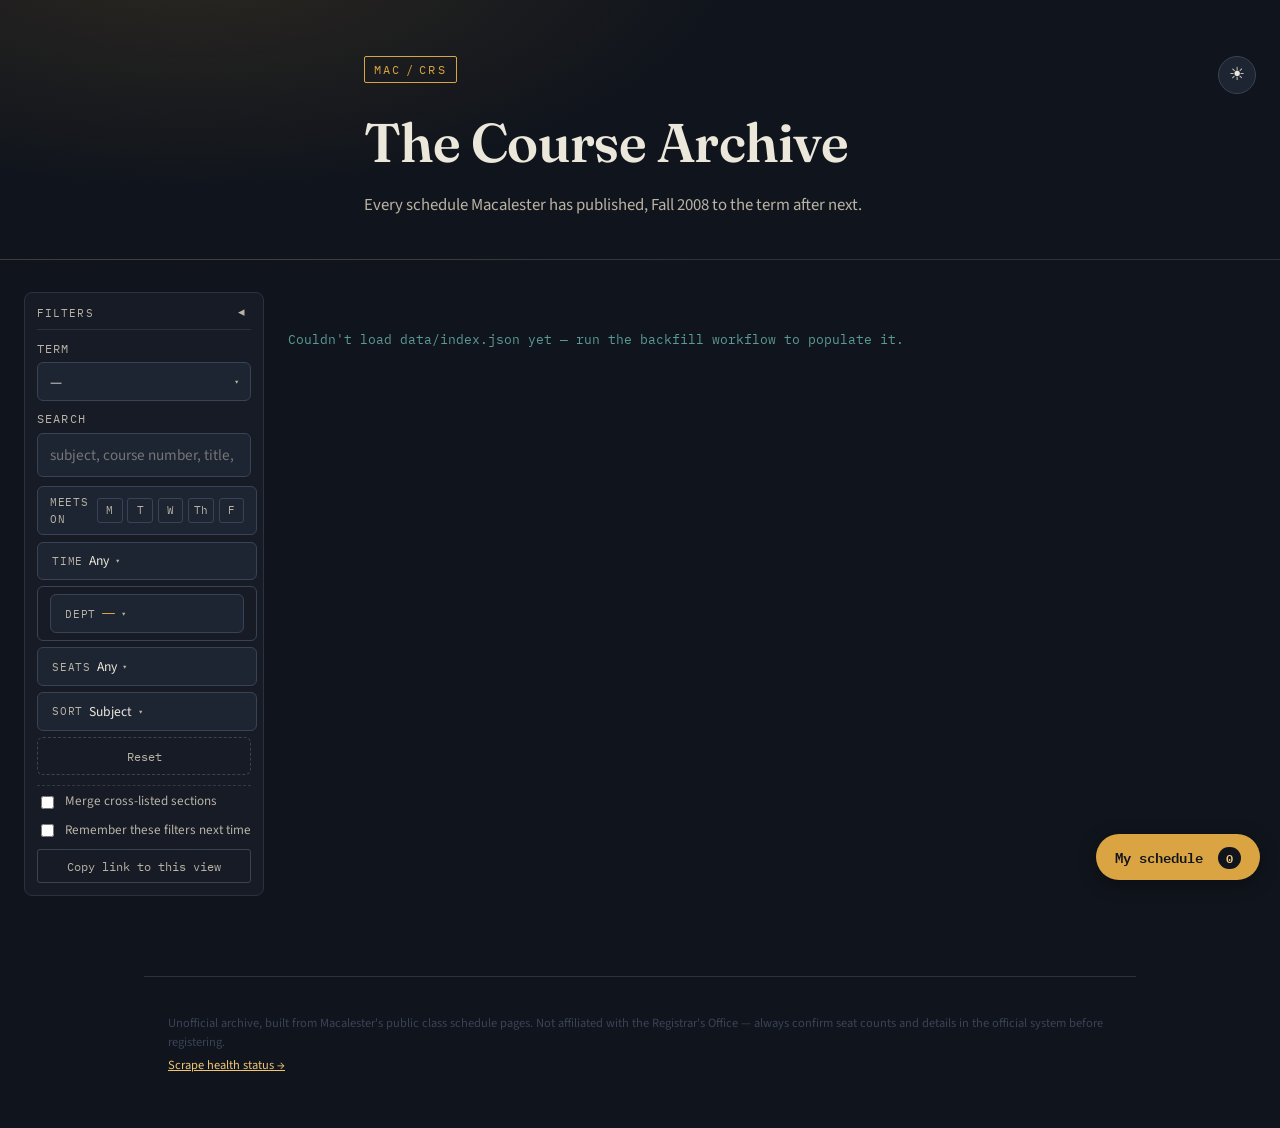
==== webapp/index.html @ d032ad67 "Unify filter control styles in sidebar - filter-select-label (Time/Seats/Sort labels) now uses mono+" ====
<!DOCTYPE html>
<html lang="en">
<head>
<meta charset="UTF-8">
<meta name="viewport" content="width=device-width, initial-scale=1.0">
<title>Mac Course Archive · Macalester Class Schedules, 2008–</title>
<link rel="manifest" href="manifest.json">
<meta name="theme-color" content="#10141c">
<link rel="icon" href="icon.svg" type="image/svg+xml">
<link rel="stylesheet" href="style.css">
</head>
<body>
<a href="#mainContent" class="skip-link">Skip to course results</a>

<header class="site-header">
  <div class="wordmark">
    <span class="wordmark-code">MAC&thinsp;/&thinsp;CRS</span>
    <h1>The Course Archive</h1>
    <p class="tagline">Every schedule Macalester has published, Fall&nbsp;2008 to the term after next.</p>
  </div>
  <button type="button" class="theme-toggle" id="themeToggle" aria-label="Toggle light/dark theme">☀</button>
</header>

<div class="hint-banner" id="hintBanner" hidden>
  <span id="hintText">Tip: click a course to expand it, then add it to your schedule — look for the button bottom-right.</span>
  <button type="button" id="hintDismissBtn" aria-label="Dismiss tip">Got it ✕</button>
</div>

<main id="mainContent">
  <!-- Mobile-only header: term + search move here from sidebar on narrow screens via JS -->
  <div class="primary-row" id="primaryRow"></div>

  <!-- Two-column layout: collapsible filter sidebar + main content -->
  <div class="page-layout" id="pageLayout">

    <aside class="filter-sidebar" id="filterSidebar" aria-label="Filters">
      <div class="sidebar-hd">
        <span class="sidebar-heading">Filters</span>
        <button type="button" class="sidebar-collapse-btn" id="sidebarCollapseBtn" aria-label="Collapse filters">◂</button>
      </div>

      <!-- Term + Search live here on desktop; JS moves them to #primaryRow on mobile -->
      <div class="field field-term term-picker" id="termPicker">
        <span class="field-label">Term <span class="term-freshness" id="termFreshness"></span></span>
        <button type="button" class="term-picker-btn" id="termPickerBtn" aria-haspopup="listbox" aria-expanded="false">
          <span id="termPickerLabel">—</span>
          <span class="caret">▾</span>
        </button>
        <div class="term-picker-panel" id="termPickerPanel" hidden>
          <div class="term-season-tabs" id="termSeasonTabs">
            <button type="button" class="term-season-tab is-active" data-season="all">All</button>
            <button type="button" class="term-season-tab" data-season="fall">Fall</button>
            <button type="button" class="term-season-tab" data-season="spring">Spring</button>
            <button type="button" class="term-season-tab" data-season="january">Jan</button>
            <button type="button" class="term-season-tab" data-season="summer">Summer</button>
          </div>
          <div class="term-list" id="termList"></div>
        </div>
        <select id="termSelect" hidden aria-hidden="true"></select>
      </div>

      <label class="field field-grow" id="searchLabel">
        <span class="field-label">Search</span>
        <input id="searchBox" type="text" placeholder="subject, course number, title, instructor, or CRN…" autocomplete="off">
      </label>

      <div class="filter-toolbar" id="filterToolbar" role="group" aria-label="Filters">
        <div class="filter-control day-filter" role="group" aria-label="Meets on">
          <span class="filter-control-label">Meets on</span>
          <div class="day-checks" id="dayChecks">
            <label><input type="checkbox" value="M"><span>M</span></label>
            <label><input type="checkbox" value="T"><span>T</span></label>
            <label><input type="checkbox" value="W"><span>W</span></label>
            <label><input type="checkbox" value="R"><span>Th</span></label>
            <label><input type="checkbox" value="F"><span>F</span></label>
          </div>
        </div>

        <div class="select-filter" id="timeFilter">
          <button type="button" class="select-filter-btn" id="timeFilterBtn" aria-haspopup="listbox" aria-expanded="false">
            <span class="filter-select-label">Time</span>
            <span id="timeFilterValue">Any</span>
            <span class="caret">▾</span>
          </button>
          <div class="select-filter-panel" id="timeFilterPanel" hidden>
            <button type="button" class="select-filter-option is-selected" data-value="any">Any</button>
            <button type="button" class="select-filter-option" data-value="morning">Morning</button>
            <button type="button" class="select-filter-option" data-value="afternoon">Afternoon</button>
            <button type="button" class="select-filter-option" data-value="evening">Evening</button>
          </div>
          <select id="timeOfDaySelect" hidden aria-hidden="true">
            <option value="any">Any</option>
            <option value="morning">Morning</option>
            <option value="afternoon">Afternoon</option>
            <option value="evening">Evening</option>
          </select>
        </div>

        <div class="filter-control dept-filter" id="deptFilter">
          <button type="button" class="dept-filter-btn" id="deptFilterBtn" aria-haspopup="true" aria-expanded="false">
            <span class="filter-select-label">Dept</span><span id="deptFilterCount"></span> <span class="caret">▾</span>
          </button>
          <div class="dept-filter-panel" id="deptFilterPanel" hidden>
            <div class="dept-filter-panel-head">
              <span id="deptFilterScopeLabel">Filter by department</span>
              <button type="button" id="clearSubjectsBtn" class="link-btn">clear</button>
            </div>
            <input type="text" id="deptSearchInput" class="dept-search-input" placeholder="Search departments…" autocomplete="off">
            <div class="subject-list" id="subjectChipBox">
              <!-- populated by app.js -->
            </div>
          </div>
        </div>

        <div class="select-filter" id="seatsFilter">
          <button type="button" class="select-filter-btn" id="seatsFilterBtn" aria-haspopup="listbox" aria-expanded="false">
            <span class="filter-select-label">Seats</span>
            <span id="seatsFilterValue">Any</span>
            <span class="caret">▾</span>
          </button>
          <div class="select-filter-panel" id="seatsFilterPanel" hidden>
            <button type="button" class="select-filter-option is-selected" data-value="0">Any</button>
            <button type="button" class="select-filter-option" data-value="1">1+</button>
            <button type="button" class="select-filter-option" data-value="3">3+</button>
            <button type="button" class="select-filter-option" data-value="5">5+</button>
          </div>
          <select id="seatsThresholdSelect" hidden aria-hidden="true">
            <option value="0">Any</option>
            <option value="1">1+</option>
            <option value="3">3+</option>
            <option value="5">5+</option>
          </select>
        </div>

        <div class="select-filter" id="sortFilter">
          <button type="button" class="select-filter-btn" id="sortFilterBtn" aria-haspopup="listbox" aria-expanded="false">
            <span class="filter-select-label">Sort</span>
            <span id="sortFilterValue">Subject</span>
            <span class="caret">▾</span>
          </button>
          <div class="select-filter-panel" id="sortFilterPanel" hidden>
            <button type="button" class="select-filter-option is-selected" data-value="default">Subject</button>
            <button type="button" class="select-filter-option" data-value="seats-desc">Most open seats</button>
            <button type="button" class="select-filter-option" data-value="seats-asc">Fewest open seats</button>
            <button type="button" class="select-filter-option" data-value="course-number">Course number</button>
            <button type="button" class="select-filter-option" id="sortTermDesc" data-value="term-desc" hidden>Term (newest first)</button>
            <button type="button" class="select-filter-option" id="sortTermAsc" data-value="term-asc" hidden>Term (oldest first)</button>
          </div>
          <select id="sortSelect" hidden aria-hidden="true">
            <option value="default">Subject</option>
            <option value="seats-desc">Most open seats</option>
            <option value="seats-asc">Fewest open seats</option>
            <option value="course-number">Course number</option>
            <option value="term-desc">Term (newest first)</option>
            <option value="term-asc">Term (oldest first)</option>
          </select>
        </div>

        <button type="button" class="reset-filters-btn" id="resetFiltersBtn">Reset</button>
      </div><!-- /filter-toolbar -->

      <div class="utility-row">
        <label class="field field-checkbox">
          <input type="checkbox" id="mergeCrossListedToggle">
          <span>Merge cross-listed sections</span>
        </label>
        <label class="field field-checkbox">
          <input type="checkbox" id="rememberFiltersToggle">
          <span>Remember these filters next time</span>
        </label>
        <button type="button" class="share-btn" id="shareBtn">Copy link to this view</button>
      </div>
    </aside><!-- /filter-sidebar -->

    <!-- Main content column -->
    <div class="page-main" id="pageMain">
      <button type="button" class="sidebar-open-btn" id="sidebarOpenBtn" hidden aria-label="Show filters">▸ Filters</button>
      <button type="button" class="mobile-filter-trigger" id="mobileFilterTrigger" hidden>
        Filters <span id="mobileFilterCount"></span>
      </button>

      <div class="results-meta">
        <div class="active-filters" id="activeFilters" hidden></div>
        <span class="result-count" id="resultCount" hidden aria-live="polite"></span>
      </div>
      <progress class="load-progress" id="loadProgress" hidden max="100" value="0"></progress>
      <p class="status-line" id="statusLine" aria-live="polite"></p>

      <section class="changes-panel" id="changesPanel" hidden>
        <button type="button" class="changes-toggle" id="changesToggle">
          <span id="changesSummary"></span>
          <span class="course-toggle" aria-hidden="true">＋</span>
        </button>
        <div class="changes-body" id="changesBody" hidden></div>
      </section>

      <section class="results" id="results" aria-label="Course results">
        <!-- populated by app.js -->
      </section>
    </div><!-- /page-main -->

  </div><!-- /page-layout -->

  <!-- On narrow screens, #filterToolbar is moved in here by app.js (matchMedia),
       and #mobileFilterTrigger opens it. On wide screens it stays in the sidebar. -->
  <dialog id="mobileFilterDialog" class="tray-dialog mobile-filter-dialog" aria-labelledby="mobileFilterDialogTitle">
    <div class="dialog-head">
      <h2 id="mobileFilterDialogTitle">Filters</h2>
      <button type="button" class="dialog-close" id="mobileFilterCloseBtn" aria-label="Close">✕</button>
    </div>
    <!-- #filterToolbar gets appended here on mobile -->
  </dialog>
</main>

<footer class="site-footer">
  <p>Unofficial archive, built from Macalester's public class schedule pages. Not affiliated with the Registrar's Office — always confirm seat counts and details in the official system before registering.</p>
  <p id="lastUpdated"></p>
  <p><a href="status.html">Scrape health status →</a></p>
</footer>

<!-- Floating schedule tray toggle -->
<button type="button" class="schedule-fab" id="scheduleFab">
  My schedule <span class="schedule-fab-count" id="scheduleFabCount">0</span>
</button>

<!-- Schedule tray -->
<dialog id="scheduleDialog" class="tray-dialog" aria-labelledby="scheduleDialogTitle">
  <div class="dialog-head">
    <h2 id="scheduleDialogTitle">My schedule</h2>
    <button type="button" class="dialog-close" id="scheduleCloseBtn" aria-label="Close">✕</button>
  </div>
  <div id="scheduleConflicts" class="schedule-conflicts" hidden></div>
  <div id="scheduleList" class="schedule-list"><!-- populated by app.js --></div>
  <div class="dialog-actions">
    <button type="button" class="link-btn" id="printScheduleBtn">Print</button>
    <button type="button" class="link-btn" id="exportCsvBtn">Export as CSV</button>
    <button type="button" class="primary-btn" id="exportIcsBtn">Export as calendar (.ics)</button>
  </div>
</dialog>

<!-- ICS export options -->
<dialog id="exportDialog" class="tray-dialog" aria-labelledby="exportDialogTitle">
  <div class="dialog-head">
    <h2 id="exportDialogTitle">Export to calendar</h2>
    <button type="button" class="dialog-close" id="exportCloseBtn" aria-label="Close">✕</button>
  </div>
  <p class="dialog-hint">We don't scrape exact term start/end dates, so tell us the term's first class day and how many weeks it runs — we'll generate repeating weekly events for that span.</p>
  <label class="field">
    <span class="field-label">First day of classes</span>
    <input type="date" id="termStartInput">
  </label>
  <label class="field">
    <span class="field-label">Number of weeks</span>
    <input type="number" id="termWeeksInput" min="1" max="20" value="14">
  </label>
  <div class="dialog-actions">
    <button type="button" class="primary-btn" id="downloadIcsBtn">Download .ics</button>
  </div>
</dialog>

<!-- Course/instructor history modal -->
<dialog id="historyDialog" class="tray-dialog" aria-labelledby="historyTitle">
  <div class="dialog-head">
    <h2 id="historyTitle">History</h2>
    <button type="button" class="dialog-close" id="historyCloseBtn" aria-label="Close">✕</button>
  </div>
  <p class="status-line" id="historyStatus"></p>
  <div id="historyList" class="history-list"><!-- populated by app.js --></div>
</dialog>

<template id="courseRowTemplate">
  <article class="course">
    <button class="course-summary" type="button">
      <span class="seat-badge"></span>
      <span class="course-code"></span>
      <span class="course-title"></span>
      <span class="course-meta"></span>
      <span class="course-term-tag"></span>
      <span class="course-toggle" aria-hidden="true">＋</span>
    </button>
    <div class="course-detail" hidden>
      <p class="course-description"></p>
      <dl class="course-facts"></dl>
      <div class="course-actions">
        <button type="button" class="link-btn course-history-btn">See every offering of this course →</button>
        <button type="button" class="link-btn course-instructor-btn">See everything this instructor has taught →</button>
        <button type="button" class="link-btn course-trend-btn">Show seat trend →</button>
        <button type="button" class="link-btn course-permalink-btn">Copy link to this course</button>
        <button type="button" class="add-schedule-btn">+ Add to my schedule</button>
      </div>
      <div class="course-trend" hidden></div>
    </div>
  </article>
</template>

<script src="app.js"></script>
</body>
</html>
---- webapp/style.css ----
@import url('https://fonts.googleapis.com/css2?family=Fraunces:opsz,wght@9..144,400;9..144,600;9..144,700&family=IBM+Plex+Mono:wght@400;500;600&family=Source+Sans+3:wght@400;500;600&display=swap');

:root {
  --ink-950: #10141c;
  --ink-900: #161b26;
  --ink-800: #1e2532;
  --ink-700: #2a3242;
  --ink-600: #3a4356;
  --paper: #ece7db;
  --paper-dim: #b9b3a4;
  --amber: #d9a441;
  --amber-bright: #f0c674;
  --teal: #5b9b95;
  --red: #d97f7f;
  --green: #6fbf73;
  --rule: rgba(236, 231, 219, 0.14);

  --font-display: 'Fraunces', Georgia, serif;
  --font-body: 'Source Sans 3', system-ui, sans-serif;
  --font-mono: 'IBM Plex Mono', 'SF Mono', monospace;
}

html[data-theme="light"] {
  --ink-950: #f7f4ec;
  --ink-900: #ffffff;
  --ink-800: #efe9d9;
  --ink-700: #ded5bc;
  --ink-600: #c7bb9c;
  --paper: #201d17;
  --paper-dim: #6e6552;
  --amber: #a8701f;
  --amber-bright: #8a5912;
  --teal: #316f69;
  --red: #a3282c;
  --green: #1e6b23;
  --rule: rgba(32, 29, 23, 0.14);
}

* { box-sizing: border-box; }

/* Any element toggled via el.hidden = true/false in JS must actually hide,
   even if a class rule elsewhere sets `display` on it (author styles beat
   the browser's built-in [hidden]{display:none} rule regardless of
   selector specificity, so without this, elements like the hint banner or
   the active-filter chip row would ignore .hidden entirely). */
[hidden] { display: none !important; }

html { scroll-behavior: smooth; }

body {
  margin: 0;
  background: var(--ink-950);
  color: var(--paper);
  font-family: var(--font-body);
  line-height: 1.5;
  -webkit-font-smoothing: antialiased;
}

a { color: var(--amber-bright); }

/* ---------- header ---------- */

.site-header {
  padding: 3.5rem 1.5rem 2.5rem;
  background:
    radial-gradient(ellipse 900px 400px at 15% -20%, rgba(217,164,65,0.14), transparent 60%),
    var(--ink-950);
  border-bottom: 1px solid var(--rule);
  display: flex;
  justify-content: space-between;
  align-items: start;
  gap: 1rem;
}

.theme-toggle {
  flex: none;
  background: var(--ink-800);
  border: 1px solid var(--ink-600);
  color: var(--paper);
  width: 2.4rem;
  height: 2.4rem;
  border-radius: 50%;
  font-size: 1.1rem;
  cursor: pointer;
  line-height: 1;
}
.theme-toggle:hover { border-color: var(--amber); }

.wordmark { max-width: 62rem; margin: 0 auto; }

.wordmark-code {
  display: inline-block;
  font-family: var(--font-mono);
  font-size: 0.78rem;
  letter-spacing: 0.18em;
  color: var(--amber);
  border: 1px solid var(--amber);
  padding: 0.2rem 0.55rem;
  border-radius: 2px;
  margin-bottom: 1rem;
}

.wordmark h1 {
  font-family: var(--font-display);
  font-weight: 600;
  font-size: clamp(2.1rem, 5vw, 3.4rem);
  margin: 0.2rem 0 0.6rem;
  letter-spacing: -0.01em;
}

.tagline {
  margin: 0;
  color: var(--paper-dim);
  font-size: 1.05rem;
  max-width: 38rem;
}

/* ---------- term picker ---------- */

.term-picker { position: relative; }

.term-picker-btn {
  display: flex;
  align-items: center;
  justify-content: space-between;
  gap: 0.5rem;
  width: 100%;
  background: var(--ink-800);
  border: 1px solid var(--ink-600);
  border-radius: 4px;
  color: var(--paper);
  font-family: var(--font-body);
  font-size: 0.95rem;
  padding: 0.6rem 0.75rem;
  cursor: pointer;
  text-align: left;
}
.term-picker-btn:hover { border-color: var(--amber); }
.term-picker-btn .caret { color: var(--paper-dim); font-size: 0.7rem; flex-shrink: 0; }

.term-picker-panel {
  position: absolute;
  top: calc(100% + 0.3rem);
  left: 0;
  z-index: 40;
  width: 16rem;
  max-height: 28rem;
  background: var(--ink-900);
  border: 1px solid var(--ink-600);
  border-radius: 6px;
  box-shadow: 0 8px 24px rgba(0,0,0,0.4);
  display: flex;
  flex-direction: column;
  overflow: hidden;
}

.term-season-tabs {
  display: flex;
  border-bottom: 1px solid var(--ink-600);
  flex-shrink: 0;
}
.term-season-tab {
  flex: 1;
  background: none;
  border: none;
  border-bottom: 2px solid transparent;
  margin-bottom: -1px;
  color: var(--paper-dim);
  font-family: var(--font-body);
  font-size: 0.75rem;
  padding: 0.5rem 0.2rem;
  cursor: pointer;
}
.term-season-tab:hover { color: var(--paper); }
.term-season-tab.is-active { color: var(--amber-bright); border-bottom-color: var(--amber); }

.term-list { overflow-y: auto; padding: 0.3rem; }

.term-year-group { margin-bottom: 0.1rem; }

.term-year-label {
  font-family: var(--font-mono);
  font-size: 0.68rem;
  letter-spacing: 0.06em;
  text-transform: uppercase;
  color: var(--paper-dim);
  padding: 0.4rem 0.7rem 0.15rem;
}

.term-option {
  display: block;
  width: 100%;
  text-align: left;
  background: none;
  border: none;
  color: var(--paper);
  font-family: var(--font-body);
  font-size: 0.85rem;
  padding: 0.35rem 0.7rem 0.35rem 1.1rem;
  border-radius: 4px;
  cursor: pointer;
  white-space: nowrap;
}
.term-option:hover { background: var(--ink-700); }
.term-option.is-active { color: var(--amber-bright); font-weight: 600; }
.term-divider { border: none; border-top: 1px solid var(--ink-700); margin: 0.3rem 0.3rem; }
.term-option-cross { color: var(--teal); }
.term-option-cross:hover { color: var(--teal); }
.term-option-cross.is-active { color: var(--teal); font-weight: 600; }

/* ---------- layout ---------- */

main {
  max-width: 80rem;
  margin: 0 auto;
  padding: 2rem 1.5rem 5rem;
}

/* ---- primary row: mobile-only; term + search live in sidebar on desktop ---- */

.primary-row {
  display: none; /* hidden on desktop — term+search are in the sidebar */
}

/* ---- two-column layout ---- */

.page-layout {
  display: grid;
  grid-template-columns: 15rem 1fr;
  gap: 1.5rem;
  align-items: start;
}
.page-layout.sidebar-collapsed {
  grid-template-columns: 1fr;
}

/* ---- filter sidebar ---- */

.filter-sidebar {
  position: sticky;
  top: 1rem;
  background: var(--ink-900);
  border: 1px solid var(--ink-700);
  border-radius: 8px;
  padding: 0.75rem;
  display: flex;
  flex-direction: column;
  gap: 0.6rem;
}

.sidebar-hd {
  display: flex;
  align-items: center;
  justify-content: space-between;
  padding-bottom: 0.5rem;
  border-bottom: 1px solid var(--ink-700);
}
.sidebar-heading {
  font-family: var(--font-mono);
  font-size: 0.68rem;
  text-transform: uppercase;
  letter-spacing: 0.1em;
  color: var(--paper-dim);
}
.sidebar-collapse-btn {
  background: none;
  border: none;
  color: var(--paper-dim);
  cursor: pointer;
  padding: 0.1rem 0.35rem;
  font-size: 0.8rem;
  border-radius: 3px;
  line-height: 1;
}
.sidebar-collapse-btn:hover { color: var(--paper); background: var(--ink-700); }

/* Term picker and search box fill the sidebar width */
.filter-sidebar .field { width: 100%; }
.filter-sidebar .field-grow { flex: none; }
.filter-sidebar .field-grow input { width: 100%; box-sizing: border-box; border-radius: 6px; }
.filter-sidebar .term-picker-btn { height: 2.4rem; border-radius: 6px; }
.filter-sidebar .term-picker-panel { width: 14rem; }

/* Filter toolbar vertical layout inside sidebar */
.filter-sidebar .filter-toolbar {
  flex-direction: column;
  align-items: stretch;
  gap: 0.4rem;
}
.filter-sidebar .filter-control {
  height: auto;
  min-height: 2.4rem;
  border-radius: 6px;
  padding: 0.45rem 0.75rem;
}
.filter-sidebar .select-filter-btn {
  width: 100%;
  height: 2.4rem;
  border-radius: 6px;
}
.filter-sidebar .dept-filter {
  border: 1px solid var(--ink-600);
  border-radius: 6px;
}
.filter-sidebar .dept-filter-btn {
  width: 100%;
  height: 2.4rem;
  min-height: 2.4rem;
  border-radius: 6px;
  padding: 0 0.9rem;
}
/* Panels open inline (static) in sidebar — no floated overlay */
.filter-sidebar .select-filter-panel {
  position: static;
  box-shadow: none;
  margin-top: 0.2rem;
  border-radius: 4px;
}
.filter-sidebar .dept-filter-panel {
  position: static;
  width: auto;
  max-width: none;
  box-shadow: none;
  border: none;
  border-radius: 0;
  padding: 0.4rem 0.3rem;
  margin-top: 0;
}
.filter-sidebar .reset-filters-btn {
  margin-left: 0;
  width: 100%;
  text-align: center;
  height: 2.4rem;
  border-radius: 6px;
}

/* Utility row stacks vertically in sidebar */
.filter-sidebar .utility-row {
  flex-direction: column;
  gap: 0.55rem;
  padding-top: 0.4rem;
}
.filter-sidebar .share-btn { margin-left: 0; width: 100%; text-align: center; }

/* ---- sidebar-open button (desktop, sidebar collapsed) ---- */
.sidebar-open-btn {
  background: none;
  border: 1px solid var(--ink-600);
  color: var(--paper-dim);
  font-family: var(--font-mono);
  font-size: 0.75rem;
  padding: 0.4rem 0.75rem;
  border-radius: 4px;
  cursor: pointer;
  margin-bottom: 0.5rem;
  white-space: nowrap;
}
.sidebar-open-btn:hover { color: var(--amber-bright); border-color: var(--amber); }

/* ---- main content column ---- */
.page-main { display: flex; flex-direction: column; gap: 0.4rem; min-width: 0; }

.field {
  display: flex;
  flex-direction: column;
  gap: 0.35rem;
  font-size: 0.85rem;
}

.field-term { min-width: 11rem; }
.field-grow { flex: 1 1 20rem; }

.field-label {
  font-family: var(--font-mono);
  font-size: 0.72rem;
  letter-spacing: 0.1em;
  text-transform: uppercase;
  color: var(--paper-dim);
}

select, input[type="text"] {
  background: var(--ink-800);
  border: 1px solid var(--ink-600);
  color: var(--paper);
  padding: 0.6rem 0.75rem;
  border-radius: 3px;
  font-family: var(--font-body);
  font-size: 0.95rem;
}

select:focus, input:focus {
  outline: 2px solid var(--amber);
  outline-offset: 1px;
}

/* Buttons and links had no explicit keyboard-focus indicator beyond
   whatever the browser's default happens to be, which isn't guaranteed to
   be visible against our custom-colored buttons. :focus-visible (rather
   than :focus) means this only shows for keyboard/screen-reader
   navigation, not for mouse clicks. */
button:focus-visible,
a:focus-visible,
summary:focus-visible,
[tabindex]:focus-visible {
  outline: 2px solid var(--amber);
  outline-offset: 2px;
}

/* Many browsers (especially Chrome/Edge on Windows) render the OPEN
   <option> popup list with a forced white background regardless of any
   dark styling on the closed <select> itself - so the light theme's light
   text color becomes invisible against it. Force a safe, guaranteed-legible
   dark-on-light pairing specifically for options, since we can't reliably
   control whether the browser honors an option background color at all. */
select option {
  background-color: #ffffff;
  color: #14181f;
}

.field-checkbox {
  flex-direction: row;
  align-items: center;
  gap: 0.5rem;
  font-size: 0.88rem;
  color: var(--paper-dim);
}

.field-checkbox input { accent-color: var(--amber); }

/* ---- filter toolbar: one row of consistent-height pill controls ---- */

.filter-toolbar {
  display: flex;
  flex-wrap: wrap;
  align-items: stretch;
  gap: 0.6rem;
}

.filter-control {
  display: flex;
  align-items: center;
  gap: 0.5rem;
  height: 2.5rem;
  padding: 0 0.75rem;
  background: var(--ink-800);
  border: 1px solid var(--ink-600);
  border-radius: 999px;
  font-size: 0.85rem;
  color: var(--paper);
  cursor: default;
}

.filter-control-label {
  font-family: var(--font-mono);
  font-size: 0.68rem;
  letter-spacing: 0.06em;
  text-transform: uppercase;
  color: var(--paper-dim);
}

.filter-control select {
  appearance: none;
  -webkit-appearance: none;
  -moz-appearance: none;
  background: none;
  background-image: url("data:image/svg+xml,%3Csvg xmlns='http://www.w3.org/2000/svg' viewBox='0 0 10 6'%3E%3Cpath fill='%23999' d='M0 0l5 6 5-6z'/%3E%3C/svg%3E");
  background-repeat: no-repeat;
  background-position: right center;
  background-size: 0.55rem;
  border: none;
  color: var(--paper);
  padding: 0 1rem 0 0;
  font-size: 0.85rem;
  cursor: pointer;
}
.filter-control select:focus { outline: none; }

.filter-control input[type="checkbox"] { accent-color: var(--amber); cursor: pointer; }
.filter-control label { display: flex; align-items: center; gap: 0.4rem; cursor: pointer; }

.filter-control-important {
  border-color: var(--teal);
  background: rgba(91, 155, 149, 0.12);
  cursor: pointer;
}

/* day-of-week toggle pills, inline within the toolbar */
.day-filter { gap: 0.55rem; }
.day-checks { display: flex; gap: 0.3rem; }
.day-checks label {
  display: flex;
  align-items: center;
  justify-content: center;
  width: 1.6rem;
  height: 1.6rem;
  border: 1px solid var(--ink-600);
  border-radius: 3px;
  cursor: pointer;
  font-family: var(--font-mono);
  font-size: 0.7rem;
  color: var(--paper-dim);
  position: relative;
  margin: 0;
}
.day-checks input {
  position: absolute;
  inset: 0;
  opacity: 0;
  cursor: pointer;
  margin: 0;
}
.day-checks label:has(input:checked) {
  background: rgba(217, 164, 65, 0.18);
  border-color: var(--amber);
  color: var(--amber-bright);
}

/* Time and Sort custom dropdowns — match the Department button/panel pattern */
.select-filter { position: relative; }
.select-filter-btn {
  height: 2.5rem;
  padding: 0 0.9rem;
  background: var(--ink-800);
  border: 1px solid var(--ink-600);
  border-radius: 999px;
  color: var(--paper);
  font-family: var(--font-body);
  font-size: 0.85rem;
  cursor: pointer;
  display: flex;
  align-items: center;
  gap: 0.4rem;
  white-space: nowrap;
}
.select-filter-btn:hover { border-color: var(--amber); }
.select-filter-btn .caret { font-size: 0.7rem; color: var(--paper-dim); }
.filter-select-label {
  font-family: var(--font-mono);
  font-size: 0.68rem;
  letter-spacing: 0.06em;
  text-transform: uppercase;
  color: var(--paper-dim);
}
.select-filter-panel {
  position: absolute;
  top: calc(100% + 0.4rem);
  left: 0;
  z-index: 30;
  min-width: 11rem;
  background: var(--ink-900);
  border: 1px solid var(--ink-600);
  border-radius: 6px;
  padding: 0.3rem;
  box-shadow: 0 8px 24px rgba(0,0,0,0.4);
}
.select-filter-option {
  display: block;
  width: 100%;
  text-align: left;
  background: none;
  border: none;
  color: var(--paper);
  font-family: var(--font-body);
  font-size: 0.85rem;
  padding: 0.45rem 0.7rem;
  border-radius: 4px;
  cursor: pointer;
  white-space: nowrap;
}
.select-filter-option:hover { background: var(--ink-700); }
.select-filter-option.is-selected { color: var(--amber-bright); font-weight: 600; }

/* department popover */
.dept-filter { position: relative; padding: 0; border: none; background: none; height: auto; }
.dept-filter-btn {
  height: 2.5rem;
  padding: 0 0.9rem;
  background: var(--ink-800);
  border: 1px solid var(--ink-600);
  border-radius: 999px;
  color: var(--paper);
  font-family: var(--font-body);
  font-size: 0.85rem;
  cursor: pointer;
  display: flex;
  align-items: center;
  gap: 0.4rem;
}
.dept-filter-btn:hover { border-color: var(--amber); }
.dept-filter-btn .caret { font-size: 0.7rem; color: var(--paper-dim); }
.dept-filter-btn #deptFilterCount {
  background: var(--amber);
  color: var(--ink-950);
  border-radius: 999px;
  font-family: var(--font-mono);
  font-size: 0.68rem;
  font-weight: 700;
  padding: 0.05rem 0.4rem;
}

.dept-filter-panel {
  position: absolute;
  top: calc(100% + 0.4rem);
  left: 0;
  z-index: 30;
  width: 22rem;
  max-width: 85vw;
  background: var(--ink-900);
  border: 1px solid var(--ink-600);
  border-radius: 6px;
  padding: 0.75rem;
  box-shadow: 0 8px 24px rgba(0,0,0,0.4);
}

.dept-filter-panel-head {
  display: flex;
  justify-content: space-between;
  align-items: center;
  font-family: var(--font-mono);
  font-size: 0.72rem;
  color: var(--paper-dim);
  text-transform: uppercase;
  letter-spacing: 0.06em;
  margin-bottom: 0.5rem;
}

.dept-search-input {
  width: 100%;
  margin-bottom: 0.5rem;
  padding: 0.45rem 0.6rem;
  font-size: 0.82rem;
}

.subject-list {
  display: flex;
  flex-direction: column;
  max-height: 16rem;
  overflow-y: auto;
}

.subject-row {
  display: flex;
  align-items: center;
  gap: 0.5rem;
  padding: 0.35rem 0.3rem;
  border-radius: 3px;
  cursor: pointer;
  font-size: 0.82rem;
}
.subject-row:hover { background: var(--ink-800); }
.subject-row input { accent-color: var(--amber); flex: none; }
.subject-row .subj-code {
  font-family: var(--font-mono);
  font-size: 0.75rem;
  color: var(--amber-bright);
  flex: none;
  width: 3.2rem;
}
.subject-row .subj-name {
  flex: 1;
  color: var(--paper-dim);
  overflow: hidden;
  text-overflow: ellipsis;
  white-space: nowrap;
}
.subject-row.is-selected .subj-name { color: var(--paper); }
.subject-row .subj-count {
  flex: none;
  font-family: var(--font-mono);
  font-size: 0.72rem;
  color: var(--paper-dim);
}
.subject-list-empty {
  color: var(--paper-dim);
  font-size: 0.82rem;
  font-style: italic;
  padding: 0.5rem 0.3rem;
}

/* ---- utility row: secondary, de-emphasized actions ---- */

.utility-row {
  display: flex;
  flex-wrap: wrap;
  align-items: center;
  gap: 1.25rem;
  padding-top: 0.5rem;
  border-top: 1px dashed var(--rule);
}
.utility-row .field-checkbox { font-size: 0.82rem; }

.link-btn {
  background: none;
  border: none;
  color: var(--teal);
  font-family: var(--font-mono);
  font-size: 0.72rem;
  cursor: pointer;
  padding: 0;
  text-decoration: underline;
  text-underline-offset: 2px;
}
.link-btn:hover { color: var(--amber-bright); }

.share-btn {
  margin-left: auto;
  background: none;
  border: 1px solid var(--ink-600);
  color: var(--paper-dim);
  font-family: var(--font-mono);
  font-size: 0.78rem;
  padding: 0.5rem 0.85rem;
  border-radius: 3px;
  cursor: pointer;
}
.share-btn:hover { color: var(--amber-bright); border-color: var(--amber); }
.share-btn.is-copied { color: var(--teal); border-color: var(--teal); }

mark {
  background: rgba(217, 164, 65, 0.32);
  color: var(--amber-bright);
  border-radius: 2px;
  padding: 0 0.05em;
}

.results-meta {
  display: flex;
  align-items: center;
  min-height: 2rem;
}
.result-count {
  margin-left: auto;
  font-family: var(--font-mono);
  font-size: 0.8rem;
  color: var(--paper-dim);
  white-space: nowrap;
}
.status-line {
  margin: 0;
  font-family: var(--font-mono);
  font-size: 0.8rem;
  color: var(--teal);
  min-height: 1.2em;
}

/* ---------- results ---------- */

.results { display: flex; flex-direction: column; }

.subject-heading {
  font-family: var(--font-display);
  font-weight: 600;
  font-size: 1.2rem;
  color: var(--amber-bright);
  margin: 1.75rem 0 0.5rem;
  padding-bottom: 0.35rem;
  border-bottom: 1px solid var(--rule);
}
.subject-heading:first-child { margin-top: 0; }

.course { border-bottom: 1px solid var(--rule); }

.course-summary {
  width: 100%;
  display: grid;
  grid-template-columns: 9rem 1fr auto auto;
  gap: 0.75rem;
  align-items: baseline;
  background: none;
  border: none;
  color: inherit;
  text-align: left;
  padding: 0.7rem 0.25rem;
  cursor: pointer;
  font-family: var(--font-body);
}

.course-summary:hover { background: var(--ink-900); }

.course-code {
  font-family: var(--font-mono);
  font-size: 0.85rem;
  color: var(--amber-bright);
}

.course-title { font-size: 0.98rem; }

.course-meta {
  font-family: var(--font-mono);
  font-size: 0.78rem;
  color: var(--paper-dim);
  white-space: nowrap;
}

.course-term-tag {
  font-family: var(--font-mono);
  font-size: 0.7rem;
  color: var(--teal);
  white-space: nowrap;
  display: none;
}
.results.is-cross-term .course-term-tag { display: inline; }

.course-toggle {
  color: var(--paper-dim);
  font-family: var(--font-mono);
}

.course-detail {
  padding: 0 0.25rem 1.1rem 0.25rem;
}

.course-description {
  color: var(--paper-dim);
  font-size: 0.92rem;
  max-width: 46rem;
  margin: 0 0 0.75rem;
}

.course-facts {
  display: grid;
  grid-template-columns: max-content 1fr;
  gap: 0.3rem 1rem;
  font-size: 0.85rem;
  margin: 0;
}
.course-facts dt { color: var(--paper-dim); font-family: var(--font-mono); font-size: 0.75rem; text-transform: uppercase; letter-spacing: 0.06em; }
.course-facts dd { margin: 0; }
.course-facts a { text-decoration: underline; }

.empty-state {
  padding: 3rem 1rem;
  text-align: center;
  color: var(--paper-dim);
  font-family: var(--font-mono);
  font-size: 0.9rem;
}

/* ---------- footer ---------- */

.site-footer {
  max-width: 62rem;
  margin: 0 auto;
  padding: 2rem 1.5rem 3rem;
  color: var(--ink-600);
  font-size: 0.78rem;
  border-top: 1px solid var(--rule);
}
.site-footer p { margin: 0.3rem 0; }

/* ---------- responsive ---------- */

@media (max-width: 640px) {
  .course-summary {
    grid-template-columns: 1fr auto;
    grid-template-areas:
      "code toggle"
      "title title"
      "meta meta"
      "term term";
    row-gap: 0.2rem;
  }
  .course-code { grid-area: code; }
  .course-toggle { grid-area: toggle; }
  .course-title { grid-area: title; }
  .course-meta { grid-area: meta; }
  .course-term-tag { grid-area: term; }
}

@media (prefers-reduced-motion: reduce) {
  html { scroll-behavior: auto; }
}

/* ---------- changes panel ---------- */

.changes-panel {
  max-width: 62rem;
  margin: 0 auto 1.5rem;
  padding: 0 1.5rem;
}

.changes-toggle {
  width: 100%;
  display: flex;
  justify-content: space-between;
  align-items: center;
  background: var(--ink-900);
  border: 1px solid var(--teal);
  color: var(--teal);
  font-family: var(--font-mono);
  font-size: 0.82rem;
  padding: 0.65rem 1rem;
  border-radius: 3px;
  cursor: pointer;
}

.changes-body {
  padding: 0.9rem 0.25rem 0.4rem;
  font-size: 0.86rem;
}
.changes-body h3 { font-family: var(--font-mono); font-size: 0.75rem; text-transform: uppercase; letter-spacing: 0.06em; color: var(--paper-dim); margin: 0.9rem 0 0.4rem; }
.changes-body ul { margin: 0; padding-left: 1.1rem; }
.changes-body li { margin-bottom: 0.25rem; }
.changes-body .added { color: var(--teal); }
.changes-body .removed { color: var(--red); }

/* ---------- schedule FAB + dialogs ---------- */

.schedule-fab {
  position: fixed;
  right: 1.25rem;
  bottom: 1.25rem;
  z-index: 20;
  background: var(--amber);
  color: var(--ink-950);
  border: none;
  border-radius: 999px;
  padding: 0.7rem 1.2rem;
  font-family: var(--font-mono);
  font-weight: 600;
  font-size: 0.85rem;
  cursor: pointer;
  box-shadow: 0 4px 18px rgba(0,0,0,0.35);
}
.schedule-fab:hover { background: var(--amber-bright); }
.schedule-fab-count {
  display: inline-block;
  margin-left: 0.4rem;
  background: var(--ink-950);
  color: var(--amber-bright);
  border-radius: 999px;
  padding: 0.05rem 0.5rem;
  font-size: 0.75rem;
}

dialog.tray-dialog {
  border: 1px solid var(--ink-600);
  border-radius: 6px;
  background: var(--ink-900);
  color: var(--paper);
  padding: 1.5rem;
  width: min(34rem, 92vw);
  max-height: 82vh;
  overflow-y: auto;
}
dialog.tray-dialog::backdrop { background: rgba(0,0,0,0.6); }

.dialog-head {
  display: flex;
  justify-content: space-between;
  align-items: center;
  margin-bottom: 0.75rem;
}
.dialog-head h2 { font-family: var(--font-display); font-size: 1.3rem; margin: 0; }
.dialog-close {
  background: none;
  border: none;
  color: var(--paper-dim);
  font-size: 1rem;
  cursor: pointer;
}
.dialog-close:hover { color: var(--amber-bright); }

.dialog-hint { color: var(--paper-dim); font-size: 0.85rem; }

.dialog-actions { margin-top: 1.25rem; display: flex; justify-content: flex-end; }

.primary-btn {
  background: var(--amber);
  color: var(--ink-950);
  border: none;
  border-radius: 3px;
  padding: 0.6rem 1.1rem;
  font-family: var(--font-mono);
  font-weight: 600;
  font-size: 0.85rem;
  cursor: pointer;
}
.primary-btn:hover { background: var(--amber-bright); }
.primary-btn:disabled { opacity: 0.5; cursor: not-allowed; }

.schedule-list { display: flex; flex-direction: column; gap: 0.6rem; }
.schedule-item {
  display: flex;
  justify-content: space-between;
  align-items: start;
  gap: 0.75rem;
  border: 1px solid var(--rule);
  border-radius: 4px;
  padding: 0.6rem 0.8rem;
}
.schedule-item-main { font-size: 0.88rem; }
.schedule-item-code { font-family: var(--font-mono); color: var(--amber-bright); display: block; }
.schedule-item-meta { color: var(--paper-dim); font-size: 0.78rem; }
.schedule-item-remove {
  background: none;
  border: none;
  color: var(--paper-dim);
  cursor: pointer;
  font-size: 0.9rem;
}
.schedule-item-remove:hover { color: var(--red); }
.schedule-empty { color: var(--paper-dim); font-size: 0.88rem; font-style: italic; }

/* ---------- course action row ---------- */

.course-actions {
  display: flex;
  flex-wrap: wrap;
  gap: 0.5rem 1.25rem;
  align-items: center;
  margin-top: 0.6rem;
  padding-top: 0.6rem;
  border-top: 1px dashed var(--rule);
}
.add-schedule-btn {
  background: none;
  border: 1px solid var(--teal);
  color: var(--teal);
  font-family: var(--font-mono);
  font-size: 0.75rem;
  padding: 0.3rem 0.7rem;
  border-radius: 3px;
  cursor: pointer;
}
.add-schedule-btn:hover { background: rgba(91,155,149,0.15); }
.add-schedule-btn.is-added { border-color: var(--amber); color: var(--amber-bright); }

/* ---------- history modal ---------- */

.history-list { display: flex; flex-direction: column; gap: 0.5rem; }
.history-row {
  display: grid;
  grid-template-columns: 6.5rem 1fr auto 8rem;
  gap: 0.6rem;
  align-items: center;
  font-size: 0.85rem;
  padding: 0.4rem 0;
  border-bottom: 1px solid var(--rule);
}
.history-row .term { font-family: var(--font-mono); color: var(--amber-bright); }
.history-row .instructor { color: var(--paper-dim); text-align: right; font-size: 0.8rem; }

.history-fill { display: flex; flex-direction: column; gap: 0.2rem; }
.history-fill-track {
  display: block;
  width: 100%;
  height: 5px;
  border-radius: 3px;
  background: var(--ink-700);
  overflow: hidden;
}
.history-fill-bar { display: block; height: 100%; background: var(--teal); }
.history-fill-bar.is-over { background: var(--red); }
.history-fill-label {
  font-family: var(--font-mono);
  font-size: 0.68rem;
  color: var(--paper-dim);
  white-space: nowrap;
}

.history-summary {
  font-size: 0.82rem;
  color: var(--paper-dim);
  font-style: italic;
  margin: 0 0 0.75rem;
  padding-bottom: 0.6rem;
  border-bottom: 1px dashed var(--rule);
}

/* ---------- first-visit hint banner ---------- */

.hint-banner {
  max-width: 62rem;
  margin: 0.9rem auto 0;
  padding: 0.65rem 1.5rem;
  display: flex;
  justify-content: space-between;
  align-items: center;
  gap: 1rem;
  background: rgba(91, 155, 149, 0.12);
  border: 1px solid var(--teal);
  border-radius: 4px;
  color: var(--paper);
  font-size: 0.86rem;
}
.hint-banner button {
  background: none;
  border: none;
  color: var(--teal);
  font-family: var(--font-mono);
  font-size: 0.75rem;
  cursor: pointer;
  white-space: nowrap;
}
.hint-banner button:hover { color: var(--amber-bright); }

/* ---------- term freshness ---------- */

.term-freshness {
  font-family: var(--font-mono);
  font-size: 0.68rem;
  font-style: italic;
  color: var(--paper-dim);
  text-transform: none;
  letter-spacing: normal;
}
.term-freshness:not(:empty)::before { content: "· "; }

/* ---------- active filter chips ---------- */

.active-filters {
  display: flex;
  flex-wrap: wrap;
  gap: 0.4rem;
  align-items: center;
}

.filter-chip {
  display: inline-flex;
  align-items: center;
  gap: 0.35rem;
  font-family: var(--font-mono);
  font-size: 0.74rem;
  background: var(--ink-800);
  border: 1px solid var(--amber);
  color: var(--amber-bright);
  border-radius: 999px;
  padding: 0.25rem 0.5rem 0.25rem 0.7rem;
}
.filter-chip button {
  background: none;
  border: none;
  color: inherit;
  cursor: pointer;
  font-size: 0.85rem;
  line-height: 1;
  padding: 0;
}
.filter-chip button:hover { color: var(--red); }

.filter-chip.clear-all {
  border-style: dashed;
  color: var(--paper-dim);
  border-color: var(--ink-600);
  cursor: pointer;
}
.filter-chip.clear-all:hover { color: var(--amber-bright); border-color: var(--amber); }

/* ---------- loading progress bar ---------- */

.load-progress {
  width: 100%;
  height: 4px;
  border: none;
  border-radius: 2px;
  overflow: hidden;
  accent-color: var(--amber);
  background: var(--ink-800);
}
.load-progress::-webkit-progress-bar { background: var(--ink-800); }
.load-progress::-webkit-progress-value { background: var(--amber); }

/* ---------- seat-status badge ---------- */

.seat-badge {
  display: inline-flex;
  align-items: center;
  justify-content: center;
  min-width: 2.5rem;
  height: 1.5rem;
  padding: 0 0.4rem;
  border-radius: 999px;
  font-family: var(--font-mono);
  font-size: 0.72rem;
  font-weight: 600;
  align-self: center;
  flex: none;
  border: 1px solid transparent;
}
.seat-badge.seat-open { background: rgba(111, 191, 115, 0.18); color: var(--green); border-color: var(--green); }
.seat-badge.seat-low { background: rgba(217, 164, 65, 0.18); color: var(--amber-bright); border-color: var(--amber); }
.seat-badge.seat-full { background: rgba(217, 127, 127, 0.18); color: var(--red); border-color: var(--red); }
.seat-badge.seat-unknown { background: var(--ink-800); color: var(--paper-dim); border-color: var(--ink-600); }

/* extend the summary grid to fit the wider badge column */
.course-summary {
  grid-template-columns: 2.75rem 9rem 1fr auto auto auto;
}

/* ---------- schedule conflicts ---------- */

.schedule-conflicts {
  background: rgba(217, 127, 127, 0.12);
  border: 1px solid var(--red);
  border-radius: 4px;
  padding: 0.6rem 0.8rem;
  margin-bottom: 0.8rem;
  font-size: 0.82rem;
  color: var(--red);
}
.schedule-conflicts p { margin: 0.15rem 0; }

@media (max-width: 640px) {
  .course-summary {
    grid-template-columns: auto 1fr auto;
    grid-template-areas:
      "badge code toggle"
      "title title title"
      "meta meta meta"
      "term term term";
  }
  .seat-badge { grid-area: badge; align-self: center; }
}

.schedule-item.has-conflict {
  border-color: var(--red);
  background: rgba(217, 127, 127, 0.08);
}

/* ---------- seat-count trend chart ---------- */

.trend-chart {
  margin-top: 0.6rem;
  padding: 0.6rem 0.8rem;
  border: 1px solid var(--rule);
  border-radius: 4px;
  background: var(--ink-900);
}
.trend-svg { width: 100%; height: 48px; display: block; }
.trend-line { fill: none; stroke: var(--amber); stroke-width: 1.5; }
.trend-dot { fill: var(--amber-bright); }
.trend-caption {
  margin: 0.4rem 0 0;
  font-family: var(--font-mono);
  font-size: 0.72rem;
  color: var(--paper-dim);
}

/* ---------- print ---------- */

@media print {
  body > *:not(#scheduleDialog) { display: none !important; }
  .schedule-fab { display: none !important; }

  #scheduleDialog[open] {
    position: static !important;
    display: block !important;
    width: 100% !important;
    max-height: none !important;
    max-width: none !important;
    border: none !important;
    box-shadow: none !important;
    padding: 0 !important;
    color: #000 !important;
    background: #fff !important;
  }
  #scheduleDialog::backdrop { display: none !important; }
  #scheduleDialog .dialog-close,
  #scheduleDialog .dialog-actions,
  #scheduleConflicts { display: none !important; }
  #scheduleDialog .schedule-item-remove { display: none !important; }
  #scheduleDialog .schedule-item { border-color: #999 !important; break-inside: avoid; }
  #scheduleDialog .schedule-item-code { color: #000 !important; }
  #scheduleDialog .schedule-item-meta { color: #333 !important; }
}

/* ---------- show more / show all ---------- */

.show-more-wrap {
  display: flex;
  align-items: center;
  gap: 1rem;
  padding: 1.25rem 0.25rem;
}
.show-more-ceiling {
  color: var(--paper-dim);
  font-size: 0.85rem;
  font-family: var(--font-mono);
}

/* ---------- reset filters ---------- */

.reset-filters-btn {
  height: 2.5rem;
  padding: 0 0.9rem;
  background: none;
  border: 1px dashed var(--ink-600);
  border-radius: 999px;
  color: var(--paper-dim);
  font-family: var(--font-mono);
  font-size: 0.78rem;
  cursor: pointer;
}
.reset-filters-btn:hover:not(:disabled) { color: var(--amber-bright); border-color: var(--amber); }
.reset-filters-btn:disabled { display: none; }

/* ---------- zero-result suggestions ---------- */

.empty-state-suggestions {
  display: flex;
  flex-wrap: wrap;
  justify-content: center;
  gap: 0.5rem;
  margin-top: 0.85rem;
}
.suggestion-btn {
  background: var(--ink-800);
  border: 1px solid var(--teal);
  color: var(--teal);
  font-family: var(--font-mono);
  font-size: 0.78rem;
  padding: 0.45rem 0.8rem;
  border-radius: 999px;
  cursor: pointer;
}
.suggestion-btn:hover { color: var(--amber-bright); border-color: var(--amber); }

/* ---------- mobile filter trigger + dialog ---------- */

.mobile-filter-trigger {
  display: none;
  align-self: flex-start;
  height: 2.5rem;
  padding: 0 1rem;
  background: var(--ink-800);
  border: 1px solid var(--ink-600);
  border-radius: 999px;
  color: var(--paper);
  font-family: var(--font-mono);
  font-size: 0.85rem;
  cursor: pointer;
}
.mobile-filter-trigger #mobileFilterCount {
  background: var(--amber);
  color: var(--ink-950);
  border-radius: 999px;
  font-size: 0.68rem;
  font-weight: 700;
  padding: 0.05rem 0.4rem;
  margin-left: 0.3rem;
}

.mobile-filter-dialog .filter-toolbar {
  flex-direction: column;
  align-items: stretch;
}
.mobile-filter-dialog .filter-control { justify-content: space-between; }
.mobile-filter-dialog .dept-filter-panel {
  position: static;
  width: auto;
  max-width: none;
  box-shadow: none;
  margin-top: 0.5rem;
}
.mobile-filter-dialog .reset-filters-btn { margin-left: 0; align-self: stretch; }

@media (max-width: 720px) {
  main { padding: 1.5rem 1rem 5rem; }
  /* Show primary-row (term + search moved here from sidebar by JS) */
  .primary-row {
    display: flex;
    flex-wrap: wrap;
    gap: 1.25rem;
    align-items: end;
    margin-bottom: 1rem;
  }
  /* Collapse to single column; sidebar is hidden — app.js moves the
     filter toolbar into #mobileFilterDialog instead. */
  .page-layout { grid-template-columns: 1fr; }
  .filter-sidebar { display: none; }
  /* Keep sidebar-open-btn off even if JS un-hides it (mobile uses mobile-filter-trigger instead). */
  .sidebar-open-btn { display: none !important; }
  /* Term + search fill the width in primary-row on mobile */
  .primary-row .field-term { min-width: 10rem; }
  .primary-row .field-grow { flex: 1 1 14rem; }
  .primary-row .term-picker-panel { width: 15rem; }
}

/* ---------- skip link ---------- */

.skip-link {
  position: absolute;
  left: -9999px;
  top: 0;
  background: var(--amber);
  color: var(--ink-950);
  padding: 0.65rem 1.1rem;
  z-index: 200;
  font-family: var(--font-mono);
  font-weight: 700;
  font-size: 0.85rem;
  border-radius: 0 0 4px 0;
  text-decoration: none;
}
.skip-link:focus {
  left: 0;
}
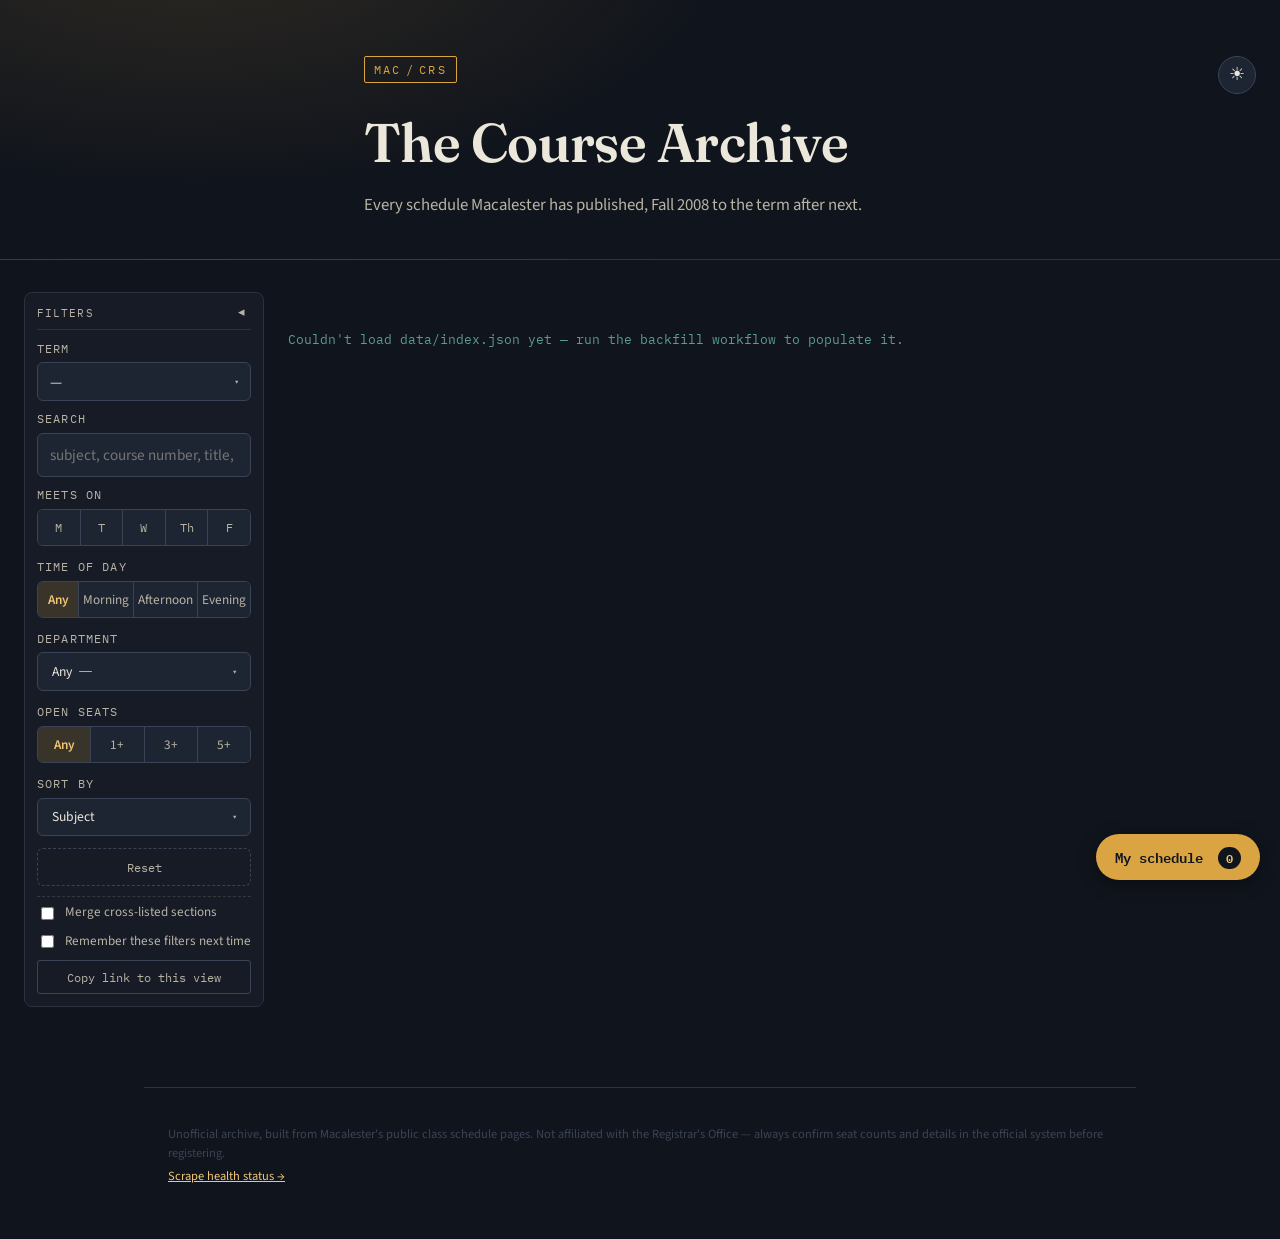
==== commit 0405c1c2: "Consistent filter layout: labeled fields + inline segmented controls All filter controls now follow " ====
--- a/webapp/index.html
+++ b/webapp/index.html
@@ -65,8 +65,9 @@
       </label>
 
       <div class="filter-toolbar" id="filterToolbar" role="group" aria-label="Filters">
-        <div class="filter-control day-filter" role="group" aria-label="Meets on">
-          <span class="filter-control-label">Meets on</span>
+
+        <div class="filter-field">
+          <span class="field-label">Meets on</span>
           <div class="day-checks" id="dayChecks">
             <label><input type="checkbox" value="M"><span>M</span></label>
             <label><input type="checkbox" value="T"><span>T</span></label>
@@ -76,17 +77,13 @@
           </div>
         </div>
 
-        <div class="select-filter" id="timeFilter">
-          <button type="button" class="select-filter-btn" id="timeFilterBtn" aria-haspopup="listbox" aria-expanded="false">
-            <span class="filter-select-label">Time</span>
-            <span id="timeFilterValue">Any</span>
-            <span class="caret">▾</span>
-          </button>
-          <div class="select-filter-panel" id="timeFilterPanel" hidden>
-            <button type="button" class="select-filter-option is-selected" data-value="any">Any</button>
-            <button type="button" class="select-filter-option" data-value="morning">Morning</button>
-            <button type="button" class="select-filter-option" data-value="afternoon">Afternoon</button>
-            <button type="button" class="select-filter-option" data-value="evening">Evening</button>
+        <div class="filter-field">
+          <span class="field-label">Time of day</span>
+          <div class="filter-btn-group" id="timeFilter" role="group">
+            <button type="button" class="filter-btn-opt is-selected" data-value="any">Any</button>
+            <button type="button" class="filter-btn-opt" data-value="morning">Morning</button>
+            <button type="button" class="filter-btn-opt" data-value="afternoon">Afternoon</button>
+            <button type="button" class="filter-btn-opt" data-value="evening">Evening</button>
           </div>
           <select id="timeOfDaySelect" hidden aria-hidden="true">
             <option value="any">Any</option>
@@ -96,33 +93,32 @@
           </select>
         </div>
 
-        <div class="filter-control dept-filter" id="deptFilter">
-          <button type="button" class="dept-filter-btn" id="deptFilterBtn" aria-haspopup="true" aria-expanded="false">
-            <span class="filter-select-label">Dept</span><span id="deptFilterCount"></span> <span class="caret">▾</span>
-          </button>
-          <div class="dept-filter-panel" id="deptFilterPanel" hidden>
-            <div class="dept-filter-panel-head">
-              <span id="deptFilterScopeLabel">Filter by department</span>
-              <button type="button" id="clearSubjectsBtn" class="link-btn">clear</button>
+        <div class="filter-field">
+          <span class="field-label">Department</span>
+          <div class="dept-filter" id="deptFilter">
+            <button type="button" class="dept-filter-btn" id="deptFilterBtn" aria-haspopup="true" aria-expanded="false">
+              <span class="dept-filter-default">Any</span><span id="deptFilterCount"></span> <span class="caret">▾</span>
+            </button>
+            <div class="dept-filter-panel" id="deptFilterPanel" hidden>
+              <div class="dept-filter-panel-head">
+                <span id="deptFilterScopeLabel">Filter by department</span>
+                <button type="button" id="clearSubjectsBtn" class="link-btn">clear</button>
+              </div>
+              <input type="text" id="deptSearchInput" class="dept-search-input" placeholder="Search departments…" autocomplete="off">
+              <div class="subject-list" id="subjectChipBox">
+                <!-- populated by app.js -->
+              </div>
             </div>
-            <input type="text" id="deptSearchInput" class="dept-search-input" placeholder="Search departments…" autocomplete="off">
-            <div class="subject-list" id="subjectChipBox">
-              <!-- populated by app.js -->
-            </div>
-          </div>
-        </div>
-
-        <div class="select-filter" id="seatsFilter">
-          <button type="button" class="select-filter-btn" id="seatsFilterBtn" aria-haspopup="listbox" aria-expanded="false">
-            <span class="filter-select-label">Seats</span>
-            <span id="seatsFilterValue">Any</span>
-            <span class="caret">▾</span>
-          </button>
-          <div class="select-filter-panel" id="seatsFilterPanel" hidden>
-            <button type="button" class="select-filter-option is-selected" data-value="0">Any</button>
-            <button type="button" class="select-filter-option" data-value="1">1+</button>
-            <button type="button" class="select-filter-option" data-value="3">3+</button>
-            <button type="button" class="select-filter-option" data-value="5">5+</button>
+          </div>
+        </div>
+
+        <div class="filter-field">
+          <span class="field-label">Open seats</span>
+          <div class="filter-btn-group" id="seatsFilter" role="group">
+            <button type="button" class="filter-btn-opt is-selected" data-value="0">Any</button>
+            <button type="button" class="filter-btn-opt" data-value="1">1+</button>
+            <button type="button" class="filter-btn-opt" data-value="3">3+</button>
+            <button type="button" class="filter-btn-opt" data-value="5">5+</button>
           </div>
           <select id="seatsThresholdSelect" hidden aria-hidden="true">
             <option value="0">Any</option>
@@ -132,28 +128,30 @@
           </select>
         </div>
 
-        <div class="select-filter" id="sortFilter">
-          <button type="button" class="select-filter-btn" id="sortFilterBtn" aria-haspopup="listbox" aria-expanded="false">
-            <span class="filter-select-label">Sort</span>
-            <span id="sortFilterValue">Subject</span>
-            <span class="caret">▾</span>
-          </button>
-          <div class="select-filter-panel" id="sortFilterPanel" hidden>
-            <button type="button" class="select-filter-option is-selected" data-value="default">Subject</button>
-            <button type="button" class="select-filter-option" data-value="seats-desc">Most open seats</button>
-            <button type="button" class="select-filter-option" data-value="seats-asc">Fewest open seats</button>
-            <button type="button" class="select-filter-option" data-value="course-number">Course number</button>
-            <button type="button" class="select-filter-option" id="sortTermDesc" data-value="term-desc" hidden>Term (newest first)</button>
-            <button type="button" class="select-filter-option" id="sortTermAsc" data-value="term-asc" hidden>Term (oldest first)</button>
-          </div>
-          <select id="sortSelect" hidden aria-hidden="true">
-            <option value="default">Subject</option>
-            <option value="seats-desc">Most open seats</option>
-            <option value="seats-asc">Fewest open seats</option>
-            <option value="course-number">Course number</option>
-            <option value="term-desc">Term (newest first)</option>
-            <option value="term-asc">Term (oldest first)</option>
-          </select>
+        <div class="filter-field">
+          <span class="field-label">Sort by</span>
+          <div class="select-filter" id="sortFilter">
+            <button type="button" class="select-filter-btn" id="sortFilterBtn" aria-haspopup="listbox" aria-expanded="false">
+              <span id="sortFilterValue">Subject</span>
+              <span class="caret">▾</span>
+            </button>
+            <div class="select-filter-panel" id="sortFilterPanel" hidden>
+              <button type="button" class="select-filter-option is-selected" data-value="default">Subject</button>
+              <button type="button" class="select-filter-option" data-value="seats-desc">Most open seats</button>
+              <button type="button" class="select-filter-option" data-value="seats-asc">Fewest open seats</button>
+              <button type="button" class="select-filter-option" data-value="course-number">Course number</button>
+              <button type="button" class="select-filter-option" id="sortTermDesc" data-value="term-desc" hidden>Term (newest first)</button>
+              <button type="button" class="select-filter-option" id="sortTermAsc" data-value="term-asc" hidden>Term (oldest first)</button>
+            </div>
+            <select id="sortSelect" hidden aria-hidden="true">
+              <option value="default">Subject</option>
+              <option value="seats-desc">Most open seats</option>
+              <option value="seats-asc">Fewest open seats</option>
+              <option value="course-number">Course number</option>
+              <option value="term-desc">Term (newest first)</option>
+              <option value="term-asc">Term (oldest first)</option>
+            </select>
+          </div>
         </div>
 
         <button type="button" class="reset-filters-btn" id="resetFiltersBtn">Reset</button>
--- a/webapp/style.css
+++ b/webapp/style.css
@@ -281,35 +281,7 @@
 .filter-sidebar .term-picker-btn { height: 2.4rem; border-radius: 6px; }
 .filter-sidebar .term-picker-panel { width: 14rem; }
 
-/* Filter toolbar vertical layout inside sidebar */
-.filter-sidebar .filter-toolbar {
-  flex-direction: column;
-  align-items: stretch;
-  gap: 0.4rem;
-}
-.filter-sidebar .filter-control {
-  height: auto;
-  min-height: 2.4rem;
-  border-radius: 6px;
-  padding: 0.45rem 0.75rem;
-}
-.filter-sidebar .select-filter-btn {
-  width: 100%;
-  height: 2.4rem;
-  border-radius: 6px;
-}
-.filter-sidebar .dept-filter {
-  border: 1px solid var(--ink-600);
-  border-radius: 6px;
-}
-.filter-sidebar .dept-filter-btn {
-  width: 100%;
-  height: 2.4rem;
-  min-height: 2.4rem;
-  border-radius: 6px;
-  padding: 0 0.9rem;
-}
-/* Panels open inline (static) in sidebar — no floated overlay */
+/* Sort panel opens inline in sidebar instead of as a floating overlay */
 .filter-sidebar .select-filter-panel {
   position: static;
   box-shadow: none;
@@ -327,11 +299,11 @@
   margin-top: 0;
 }
 .filter-sidebar .reset-filters-btn {
-  margin-left: 0;
   width: 100%;
   text-align: center;
   height: 2.4rem;
   border-radius: 6px;
+  margin-left: 0;
 }
 
 /* Utility row stacks vertically in sidebar */
@@ -427,81 +399,76 @@
 
 .field-checkbox input { accent-color: var(--amber); }
 
-/* ---- filter toolbar: one row of consistent-height pill controls ---- */
+/* ---- filter toolbar: vertical column of labeled filter fields ---- */
 
 .filter-toolbar {
   display: flex;
-  flex-wrap: wrap;
-  align-items: stretch;
-  gap: 0.6rem;
-}
-
-.filter-control {
-  display: flex;
-  align-items: center;
-  gap: 0.5rem;
-  height: 2.5rem;
-  padding: 0 0.75rem;
+  flex-direction: column;
+  gap: 0.75rem;
+}
+
+/* Each filter: label on top, control below — same pattern as Term and Search */
+.filter-field {
+  display: flex;
+  flex-direction: column;
+  gap: 0.35rem;
+}
+
+/* ---- inline segmented button groups (Time of day, Open seats) ---- */
+
+.filter-btn-group {
+  display: flex;
+  border: 1px solid var(--ink-600);
+  border-radius: 6px;
+  overflow: hidden;
+}
+
+.filter-btn-opt {
+  flex: 1;
   background: var(--ink-800);
+  border: none;
+  border-right: 1px solid var(--ink-600);
+  color: var(--paper-dim);
+  font-family: var(--font-body);
+  font-size: 0.83rem;
+  padding: 0.5rem 0.25rem;
+  cursor: pointer;
+  white-space: nowrap;
+  text-align: center;
+}
+.filter-btn-opt:last-child { border-right: none; }
+.filter-btn-opt:hover { background: var(--ink-700); color: var(--paper); }
+.filter-btn-opt.is-selected {
+  background: rgba(217, 164, 65, 0.18);
+  color: var(--amber-bright);
+  font-weight: 600;
+}
+
+/* ---- day-of-week toggle — segmented control matching filter-btn-group ---- */
+
+.day-checks {
+  display: flex;
   border: 1px solid var(--ink-600);
-  border-radius: 999px;
-  font-size: 0.85rem;
-  color: var(--paper);
-  cursor: default;
-}
-
-.filter-control-label {
-  font-family: var(--font-mono);
-  font-size: 0.68rem;
-  letter-spacing: 0.06em;
-  text-transform: uppercase;
-  color: var(--paper-dim);
-}
-
-.filter-control select {
-  appearance: none;
-  -webkit-appearance: none;
-  -moz-appearance: none;
-  background: none;
-  background-image: url("data:image/svg+xml,%3Csvg xmlns='http://www.w3.org/2000/svg' viewBox='0 0 10 6'%3E%3Cpath fill='%23999' d='M0 0l5 6 5-6z'/%3E%3C/svg%3E");
-  background-repeat: no-repeat;
-  background-position: right center;
-  background-size: 0.55rem;
-  border: none;
-  color: var(--paper);
-  padding: 0 1rem 0 0;
-  font-size: 0.85rem;
-  cursor: pointer;
-}
-.filter-control select:focus { outline: none; }
-
-.filter-control input[type="checkbox"] { accent-color: var(--amber); cursor: pointer; }
-.filter-control label { display: flex; align-items: center; gap: 0.4rem; cursor: pointer; }
-
-.filter-control-important {
-  border-color: var(--teal);
-  background: rgba(91, 155, 149, 0.12);
-  cursor: pointer;
-}
-
-/* day-of-week toggle pills, inline within the toolbar */
-.day-filter { gap: 0.55rem; }
-.day-checks { display: flex; gap: 0.3rem; }
+  border-radius: 6px;
+  overflow: hidden;
+}
 .day-checks label {
+  flex: 1;
   display: flex;
   align-items: center;
   justify-content: center;
-  width: 1.6rem;
-  height: 1.6rem;
-  border: 1px solid var(--ink-600);
-  border-radius: 3px;
-  cursor: pointer;
-  font-family: var(--font-mono);
-  font-size: 0.7rem;
+  padding: 0.5rem 0.2rem;
+  border-right: 1px solid var(--ink-600);
+  background: var(--ink-800);
+  cursor: pointer;
+  font-family: var(--font-mono);
+  font-size: 0.78rem;
   color: var(--paper-dim);
   position: relative;
   margin: 0;
 }
+.day-checks label:last-child { border-right: none; }
+.day-checks label:hover { background: var(--ink-700); color: var(--paper); }
 .day-checks input {
   position: absolute;
   inset: 0;
@@ -511,18 +478,18 @@
 }
 .day-checks label:has(input:checked) {
   background: rgba(217, 164, 65, 0.18);
-  border-color: var(--amber);
   color: var(--amber-bright);
 }
 
-/* Time and Sort custom dropdowns — match the Department button/panel pattern */
+/* Sort custom dropdown */
 .select-filter { position: relative; }
 .select-filter-btn {
-  height: 2.5rem;
+  width: 100%;
+  height: 2.4rem;
   padding: 0 0.9rem;
   background: var(--ink-800);
   border: 1px solid var(--ink-600);
-  border-radius: 999px;
+  border-radius: 6px;
   color: var(--paper);
   font-family: var(--font-body);
   font-size: 0.85rem;
@@ -533,14 +500,7 @@
   white-space: nowrap;
 }
 .select-filter-btn:hover { border-color: var(--amber); }
-.select-filter-btn .caret { font-size: 0.7rem; color: var(--paper-dim); }
-.filter-select-label {
-  font-family: var(--font-mono);
-  font-size: 0.68rem;
-  letter-spacing: 0.06em;
-  text-transform: uppercase;
-  color: var(--paper-dim);
-}
+.select-filter-btn .caret { font-size: 0.7rem; color: var(--paper-dim); margin-left: auto; }
 .select-filter-panel {
   position: absolute;
   top: calc(100% + 0.4rem);
@@ -571,13 +531,14 @@
 .select-filter-option.is-selected { color: var(--amber-bright); font-weight: 600; }
 
 /* department popover */
-.dept-filter { position: relative; padding: 0; border: none; background: none; height: auto; }
+.dept-filter { position: relative; }
 .dept-filter-btn {
-  height: 2.5rem;
+  width: 100%;
+  height: 2.4rem;
   padding: 0 0.9rem;
   background: var(--ink-800);
   border: 1px solid var(--ink-600);
-  border-radius: 999px;
+  border-radius: 6px;
   color: var(--paper);
   font-family: var(--font-body);
   font-size: 0.85rem;
@@ -587,7 +548,7 @@
   gap: 0.4rem;
 }
 .dept-filter-btn:hover { border-color: var(--amber); }
-.dept-filter-btn .caret { font-size: 0.7rem; color: var(--paper-dim); }
+.dept-filter-btn .caret { font-size: 0.7rem; color: var(--paper-dim); margin-left: auto; }
 .dept-filter-btn #deptFilterCount {
   background: var(--amber);
   color: var(--ink-950);
@@ -597,6 +558,8 @@
   font-weight: 700;
   padding: 0.05rem 0.4rem;
 }
+/* Hide "Any" label when a dept count badge is shown */
+.dept-filter-btn:has(#deptFilterCount:not(:empty)) .dept-filter-default { display: none; }
 
 .dept-filter-panel {
   position: absolute;
@@ -1341,19 +1304,15 @@
   margin-left: 0.3rem;
 }
 
-.mobile-filter-dialog .filter-toolbar {
-  flex-direction: column;
-  align-items: stretch;
-}
-.mobile-filter-dialog .filter-control { justify-content: space-between; }
 .mobile-filter-dialog .dept-filter-panel {
   position: static;
   width: auto;
   max-width: none;
   box-shadow: none;
-  margin-top: 0.5rem;
-}
-.mobile-filter-dialog .reset-filters-btn { margin-left: 0; align-self: stretch; }
+  border: none;
+  margin-top: 0.4rem;
+}
+.mobile-filter-dialog .reset-filters-btn { width: 100%; }
 
 @media (max-width: 720px) {
   main { padding: 1.5rem 1rem 5rem; }
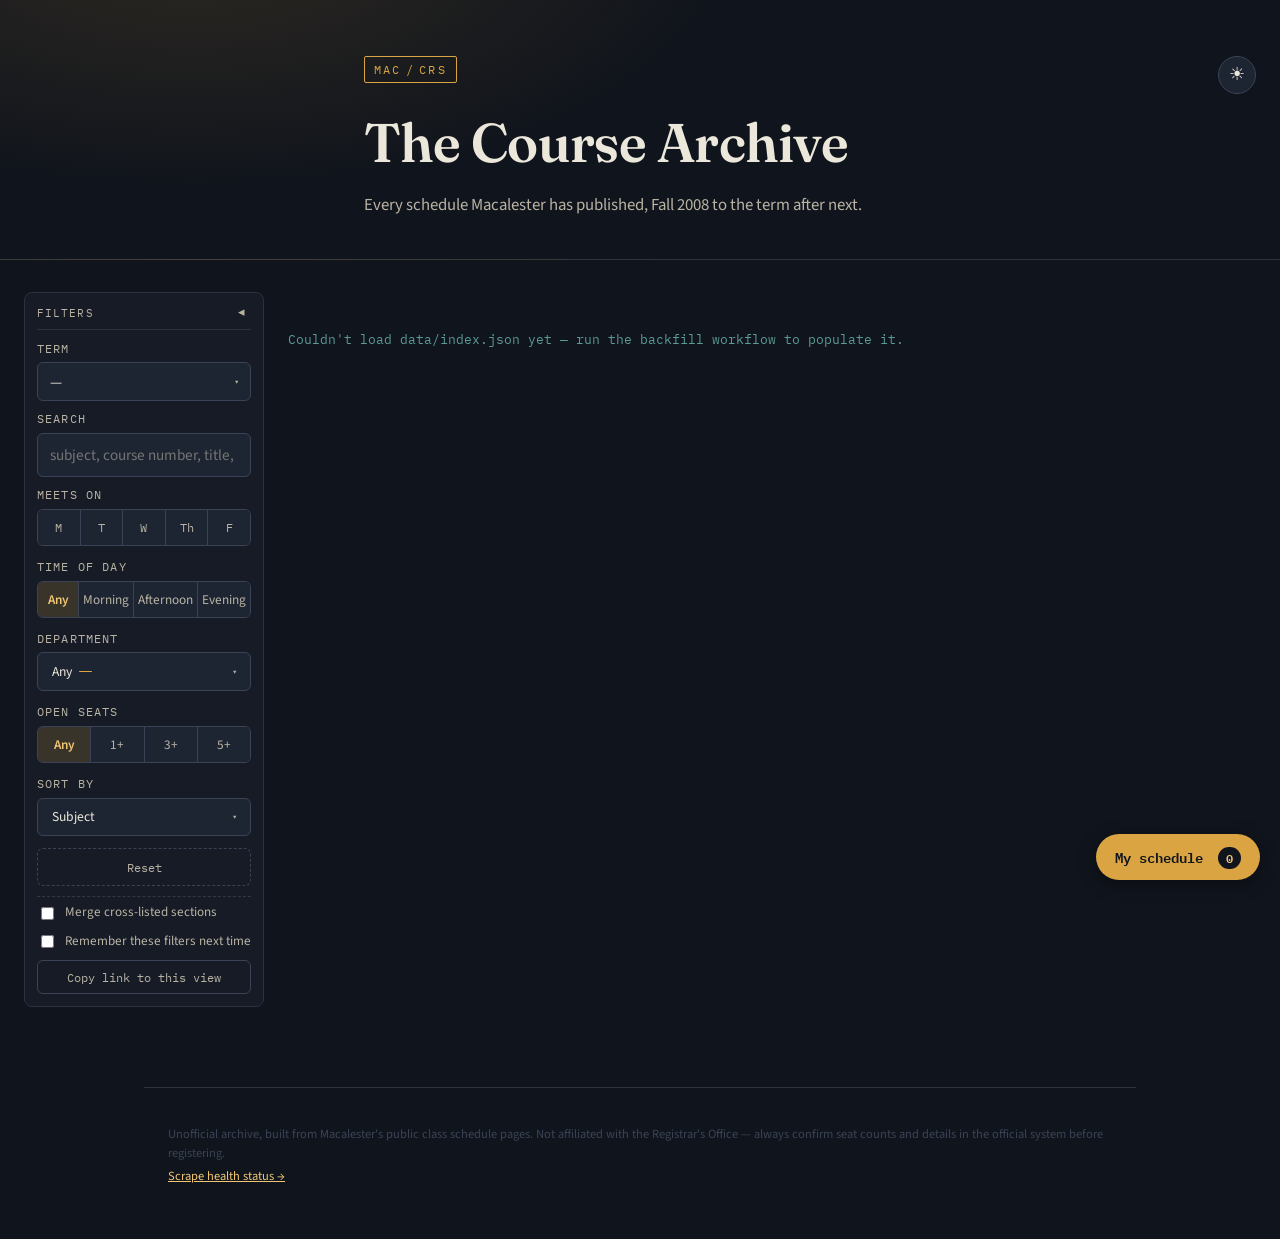
==== commit b57c1a4a: "Consistent My Schedule button styles and border-radius - Add .secondary-btn (neutral bordered, 6px r" ====
--- a/webapp/index.html
+++ b/webapp/index.html
@@ -230,8 +230,8 @@
   <div id="scheduleConflicts" class="schedule-conflicts" hidden></div>
   <div id="scheduleList" class="schedule-list"><!-- populated by app.js --></div>
   <div class="dialog-actions">
-    <button type="button" class="link-btn" id="printScheduleBtn">Print</button>
-    <button type="button" class="link-btn" id="exportCsvBtn">Export as CSV</button>
+    <button type="button" class="secondary-btn" id="printScheduleBtn">Print</button>
+    <button type="button" class="secondary-btn" id="exportCsvBtn">Export as CSV</button>
     <button type="button" class="primary-btn" id="exportIcsBtn">Export as calendar (.ics)</button>
   </div>
 </dialog>
--- a/webapp/style.css
+++ b/webapp/style.css
@@ -673,7 +673,7 @@
   font-family: var(--font-mono);
   font-size: 0.78rem;
   padding: 0.5rem 0.85rem;
-  border-radius: 3px;
+  border-radius: 6px;
   cursor: pointer;
 }
 .share-btn:hover { color: var(--amber-bright); border-color: var(--amber); }
@@ -926,14 +926,20 @@
 
 .dialog-hint { color: var(--paper-dim); font-size: 0.85rem; }
 
-.dialog-actions { margin-top: 1.25rem; display: flex; justify-content: flex-end; }
+.dialog-actions {
+  margin-top: 1.25rem;
+  display: flex;
+  gap: 0.6rem;
+  align-items: center;
+}
+.dialog-actions > :first-child { margin-right: auto; }
 
 .primary-btn {
   background: var(--amber);
   color: var(--ink-950);
   border: none;
-  border-radius: 3px;
-  padding: 0.6rem 1.1rem;
+  border-radius: 6px;
+  padding: 0.55rem 1.1rem;
   font-family: var(--font-mono);
   font-weight: 600;
   font-size: 0.85rem;
@@ -941,6 +947,19 @@
 }
 .primary-btn:hover { background: var(--amber-bright); }
 .primary-btn:disabled { opacity: 0.5; cursor: not-allowed; }
+
+.secondary-btn {
+  background: none;
+  border: 1px solid var(--ink-600);
+  color: var(--paper-dim);
+  border-radius: 6px;
+  padding: 0.55rem 1rem;
+  font-family: var(--font-mono);
+  font-size: 0.82rem;
+  cursor: pointer;
+}
+.secondary-btn:hover { color: var(--paper); border-color: var(--amber); }
+.secondary-btn:disabled { opacity: 0.5; cursor: not-allowed; }
 
 .schedule-list { display: flex; flex-direction: column; gap: 0.6rem; }
 .schedule-item {
@@ -949,7 +968,7 @@
   align-items: start;
   gap: 0.75rem;
   border: 1px solid var(--rule);
-  border-radius: 4px;
+  border-radius: 6px;
   padding: 0.6rem 0.8rem;
 }
 .schedule-item-main { font-size: 0.88rem; }
@@ -983,7 +1002,7 @@
   font-family: var(--font-mono);
   font-size: 0.75rem;
   padding: 0.3rem 0.7rem;
-  border-radius: 3px;
+  border-radius: 6px;
   cursor: pointer;
 }
 .add-schedule-btn:hover { background: rgba(91,155,149,0.15); }
@@ -1156,7 +1175,7 @@
 .schedule-conflicts {
   background: rgba(217, 127, 127, 0.12);
   border: 1px solid var(--red);
-  border-radius: 4px;
+  border-radius: 6px;
   padding: 0.6rem 0.8rem;
   margin-bottom: 0.8rem;
   font-size: 0.82rem;
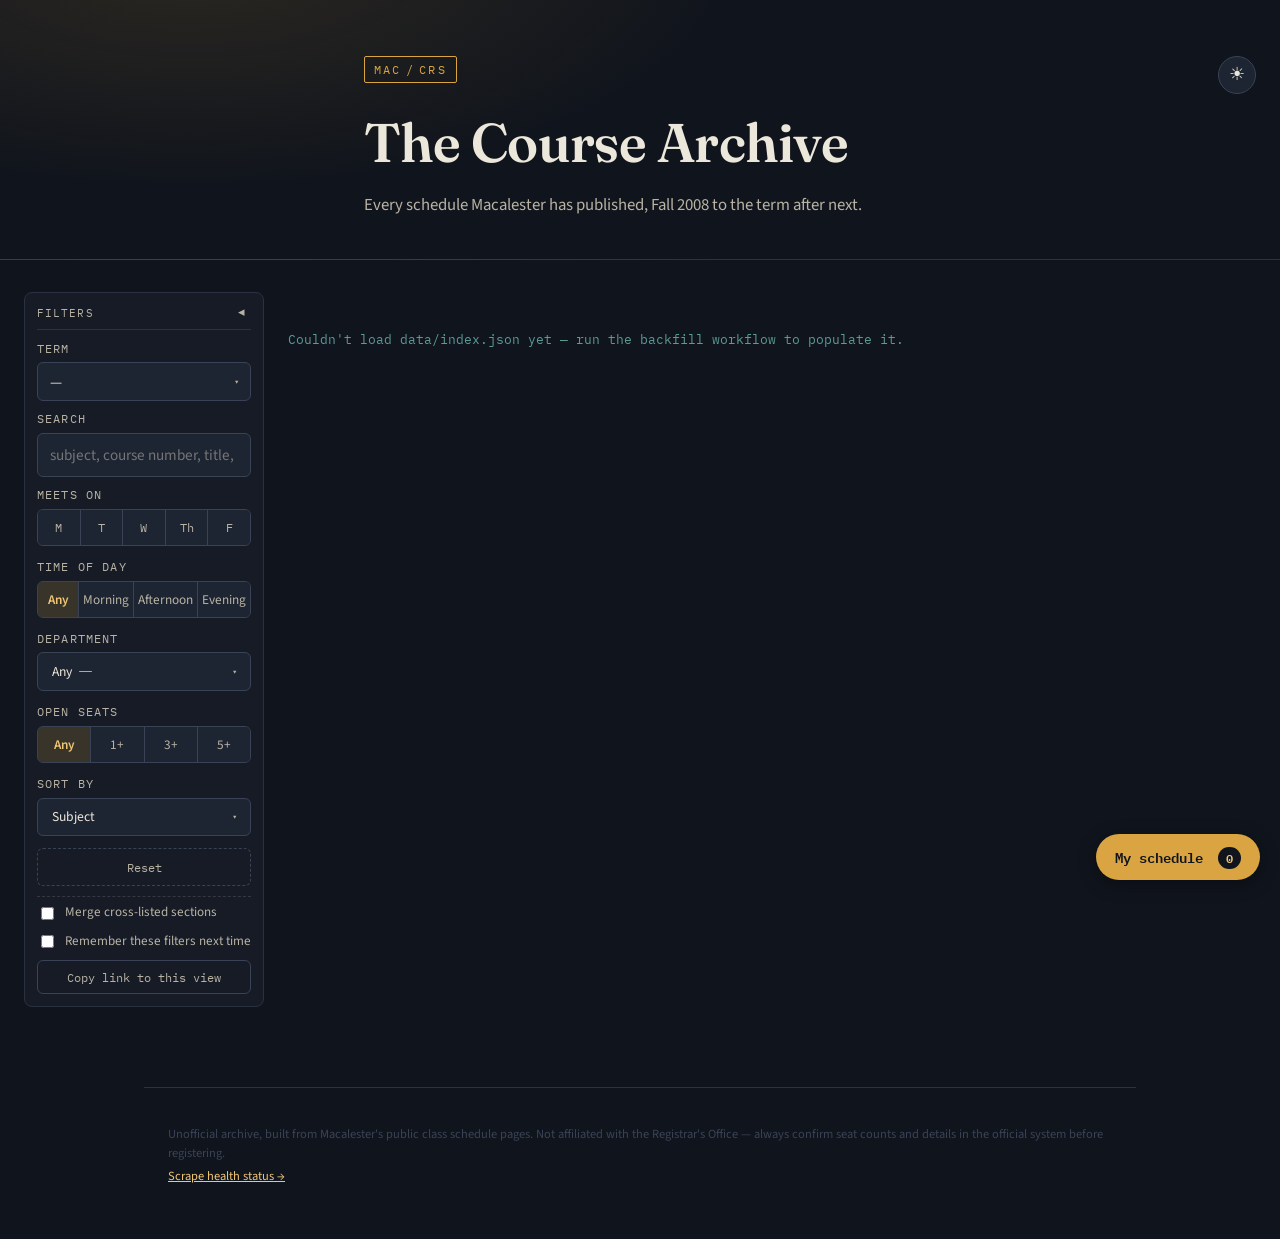
==== commit c3b746d7: "Replace mobile bottom drawer with left-side slide-in sidebar overlay Replaces the bottom sheet dialo" ====
--- a/webapp/index.html
+++ b/webapp/index.html
@@ -199,15 +199,8 @@
 
   </div><!-- /page-layout -->
 
-  <!-- On narrow screens, #filterToolbar is moved in here by app.js (matchMedia),
-       and #mobileFilterTrigger opens it. On wide screens it stays in the sidebar. -->
-  <dialog id="mobileFilterDialog" class="tray-dialog mobile-filter-dialog" aria-labelledby="mobileFilterDialogTitle">
-    <div class="dialog-head">
-      <h2 id="mobileFilterDialogTitle">Filters</h2>
-      <button type="button" class="dialog-close" id="mobileFilterCloseBtn" aria-label="Close">✕</button>
-    </div>
-    <!-- #filterToolbar gets appended here on mobile -->
-  </dialog>
+  <!-- Tap-outside overlay for mobile sidebar -->
+  <div class="sidebar-overlay" id="sidebarOverlay"></div>
 </main>
 
 <footer class="site-footer">
--- a/webapp/style.css
+++ b/webapp/style.css
@@ -832,6 +832,7 @@
 
 @media (prefers-reduced-motion: reduce) {
   html { scroll-behavior: auto; }
+  .filter-sidebar { transition: none; }
 }
 
 /* ---------- changes panel ---------- */
@@ -1222,8 +1223,8 @@
 /* ---------- print ---------- */
 
 @media print {
+  html, body { background: #fff !important; color: #000 !important; }
   body > *:not(#scheduleDialog) { display: none !important; }
-  .schedule-fab { display: none !important; }
 
   #scheduleDialog[open] {
     position: static !important;
@@ -1234,6 +1235,7 @@
     border: none !important;
     box-shadow: none !important;
     padding: 0 !important;
+    margin: 0 !important;
     color: #000 !important;
     background: #fff !important;
   }
@@ -1300,8 +1302,8 @@
 
 /* ---------- mobile filter trigger + dialog ---------- */
 
+/* Visibility is controlled via the hidden attribute by JS — no display:none here */
 .mobile-filter-trigger {
-  display: none;
   align-self: flex-start;
   height: 2.5rem;
   padding: 0 1rem;
@@ -1323,15 +1325,16 @@
   margin-left: 0.3rem;
 }
 
-.mobile-filter-dialog .dept-filter-panel {
-  position: static;
-  width: auto;
-  max-width: none;
-  box-shadow: none;
-  border: none;
-  margin-top: 0.4rem;
-}
-.mobile-filter-dialog .reset-filters-btn { width: 100%; }
+/* ---- sidebar overlay (mobile left-side drawer) ---- */
+
+.sidebar-overlay {
+  display: none;
+  position: fixed;
+  inset: 0;
+  z-index: 49;
+  background: rgba(0, 0, 0, 0.45);
+}
+.sidebar-overlay.is-visible { display: block; }
 
 @media (max-width: 720px) {
   main { padding: 1.5rem 1rem 5rem; }
@@ -1343,11 +1346,35 @@
     align-items: end;
     margin-bottom: 1rem;
   }
-  /* Collapse to single column; sidebar is hidden — app.js moves the
-     filter toolbar into #mobileFilterDialog instead. */
+  /* Collapse to single column; sidebar becomes a fixed left-side overlay. */
   .page-layout { grid-template-columns: 1fr; }
-  .filter-sidebar { display: none; }
-  /* Keep sidebar-open-btn off even if JS un-hides it (mobile uses mobile-filter-trigger instead). */
+  .filter-sidebar {
+    display: flex !important;
+    position: fixed;
+    inset: 0 auto 0 0;   /* top 0, right auto, bottom 0, left 0 */
+    width: min(85vw, 22rem);
+    max-height: 100dvh;
+    border-radius: 0 12px 12px 0;
+    border-left: none;
+    border-top: none;
+    border-bottom: none;
+    z-index: 50;
+    overflow-y: auto;
+    transform: translateX(-110%);
+    transition: transform 0.28s cubic-bezier(0.32, 0.72, 0, 1);
+  }
+  .filter-sidebar.is-mobile-open {
+    transform: translateX(0);
+    box-shadow: 4px 0 24px rgba(0, 0, 0, 0.5);
+  }
+  /* sticky trigger so it doesn't scroll off-screen */
+  .mobile-filter-trigger {
+    position: sticky;
+    top: 0.5rem;
+    z-index: 10;
+    margin-bottom: 0.25rem;
+  }
+  /* Keep sidebar-open-btn off on mobile (mobile uses mobile-filter-trigger). */
   .sidebar-open-btn { display: none !important; }
   /* Term + search fill the width in primary-row on mobile */
   .primary-row .field-term { min-width: 10rem; }
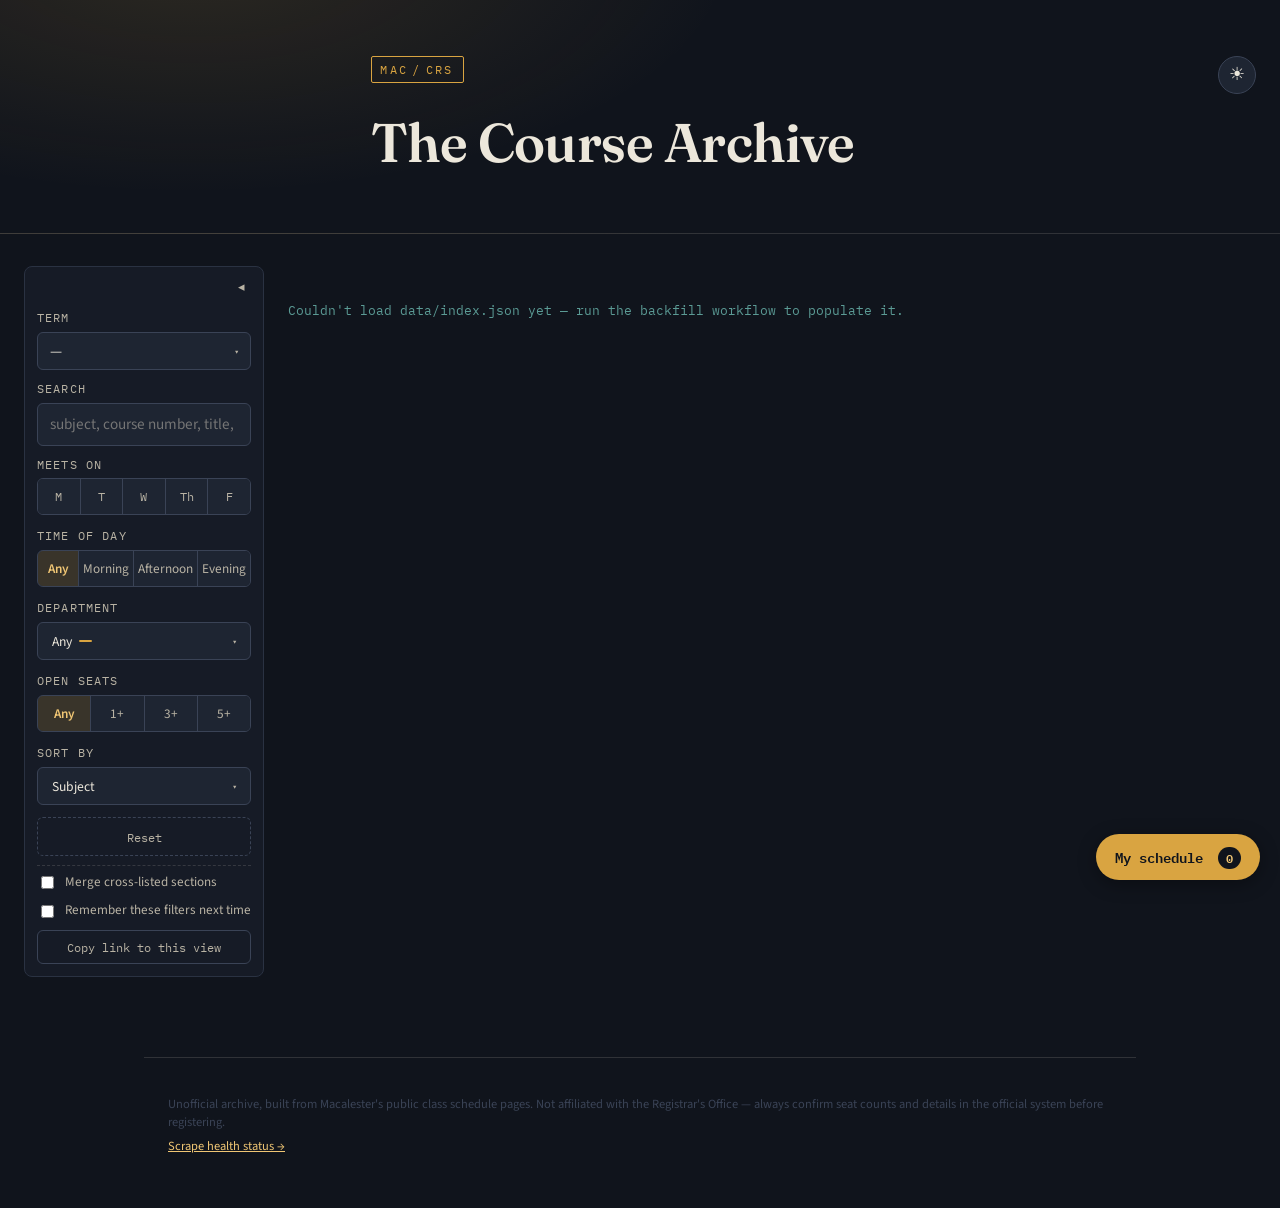
==== commit e6b29231: "Clean up UI: remove tagline, sidebar heading, dead markup, tighten results meta - Remove tagline fro" ====
--- a/webapp/index.html
+++ b/webapp/index.html
@@ -16,7 +16,6 @@
   <div class="wordmark">
     <span class="wordmark-code">MAC&thinsp;/&thinsp;CRS</span>
     <h1>The Course Archive</h1>
-    <p class="tagline">Every schedule Macalester has published, Fall&nbsp;2008 to the term after next.</p>
   </div>
   <button type="button" class="theme-toggle" id="themeToggle" aria-label="Toggle light/dark theme">☀</button>
 </header>
@@ -27,15 +26,11 @@
 </div>
 
 <main id="mainContent">
-  <!-- Mobile-only header: term + search move here from sidebar on narrow screens via JS -->
-  <div class="primary-row" id="primaryRow"></div>
-
   <!-- Two-column layout: collapsible filter sidebar + main content -->
   <div class="page-layout" id="pageLayout">
 
     <aside class="filter-sidebar" id="filterSidebar" aria-label="Filters">
       <div class="sidebar-hd">
-        <span class="sidebar-heading">Filters</span>
         <button type="button" class="sidebar-collapse-btn" id="sidebarCollapseBtn" aria-label="Collapse filters">◂</button>
       </div>
 
--- a/webapp/style.css
+++ b/webapp/style.css
@@ -108,13 +108,6 @@
   letter-spacing: -0.01em;
 }
 
-.tagline {
-  margin: 0;
-  color: var(--paper-dim);
-  font-size: 1.05rem;
-  max-width: 38rem;
-}
-
 /* ---------- term picker ---------- */
 
 .term-picker { position: relative; }
@@ -216,12 +209,6 @@
   padding: 2rem 1.5rem 5rem;
 }
 
-/* ---- primary row: mobile-only; term + search live in sidebar on desktop ---- */
-
-.primary-row {
-  display: none; /* hidden on desktop — term+search are in the sidebar */
-}
-
 /* ---- two-column layout ---- */
 
 .page-layout {
@@ -250,17 +237,8 @@
 
 .sidebar-hd {
   display: flex;
-  align-items: center;
-  justify-content: space-between;
-  padding-bottom: 0.5rem;
-  border-bottom: 1px solid var(--ink-700);
-}
-.sidebar-heading {
-  font-family: var(--font-mono);
-  font-size: 0.68rem;
-  text-transform: uppercase;
-  letter-spacing: 0.1em;
-  color: var(--paper-dim);
+  justify-content: flex-end;
+  padding-bottom: 0.25rem;
 }
 .sidebar-collapse-btn {
   background: none;
@@ -688,14 +666,17 @@
 
 .results-meta {
   display: flex;
-  align-items: center;
-  min-height: 2rem;
+  flex-wrap: wrap;
+  align-items: center;
+  gap: 0.4rem;
+  min-height: 1.5rem;
+  margin-bottom: 0.25rem;
 }
 .result-count {
   margin-left: auto;
   font-family: var(--font-mono);
-  font-size: 0.8rem;
-  color: var(--paper-dim);
+  font-size: 0.75rem;
+  color: var(--ink-500);
   white-space: nowrap;
 }
 .status-line {
@@ -1338,14 +1319,6 @@
 
 @media (max-width: 720px) {
   main { padding: 1.5rem 1rem 5rem; }
-  /* Show primary-row (term + search moved here from sidebar by JS) */
-  .primary-row {
-    display: flex;
-    flex-wrap: wrap;
-    gap: 1.25rem;
-    align-items: end;
-    margin-bottom: 1rem;
-  }
   /* Collapse to single column; sidebar becomes a fixed left-side overlay. */
   .page-layout { grid-template-columns: 1fr; }
   .filter-sidebar {
@@ -1376,10 +1349,6 @@
   }
   /* Keep sidebar-open-btn off on mobile (mobile uses mobile-filter-trigger). */
   .sidebar-open-btn { display: none !important; }
-  /* Term + search fill the width in primary-row on mobile */
-  .primary-row .field-term { min-width: 10rem; }
-  .primary-row .field-grow { flex: 1 1 14rem; }
-  .primary-row .term-picker-panel { width: 15rem; }
 }
 
 /* ---------- skip link ---------- */
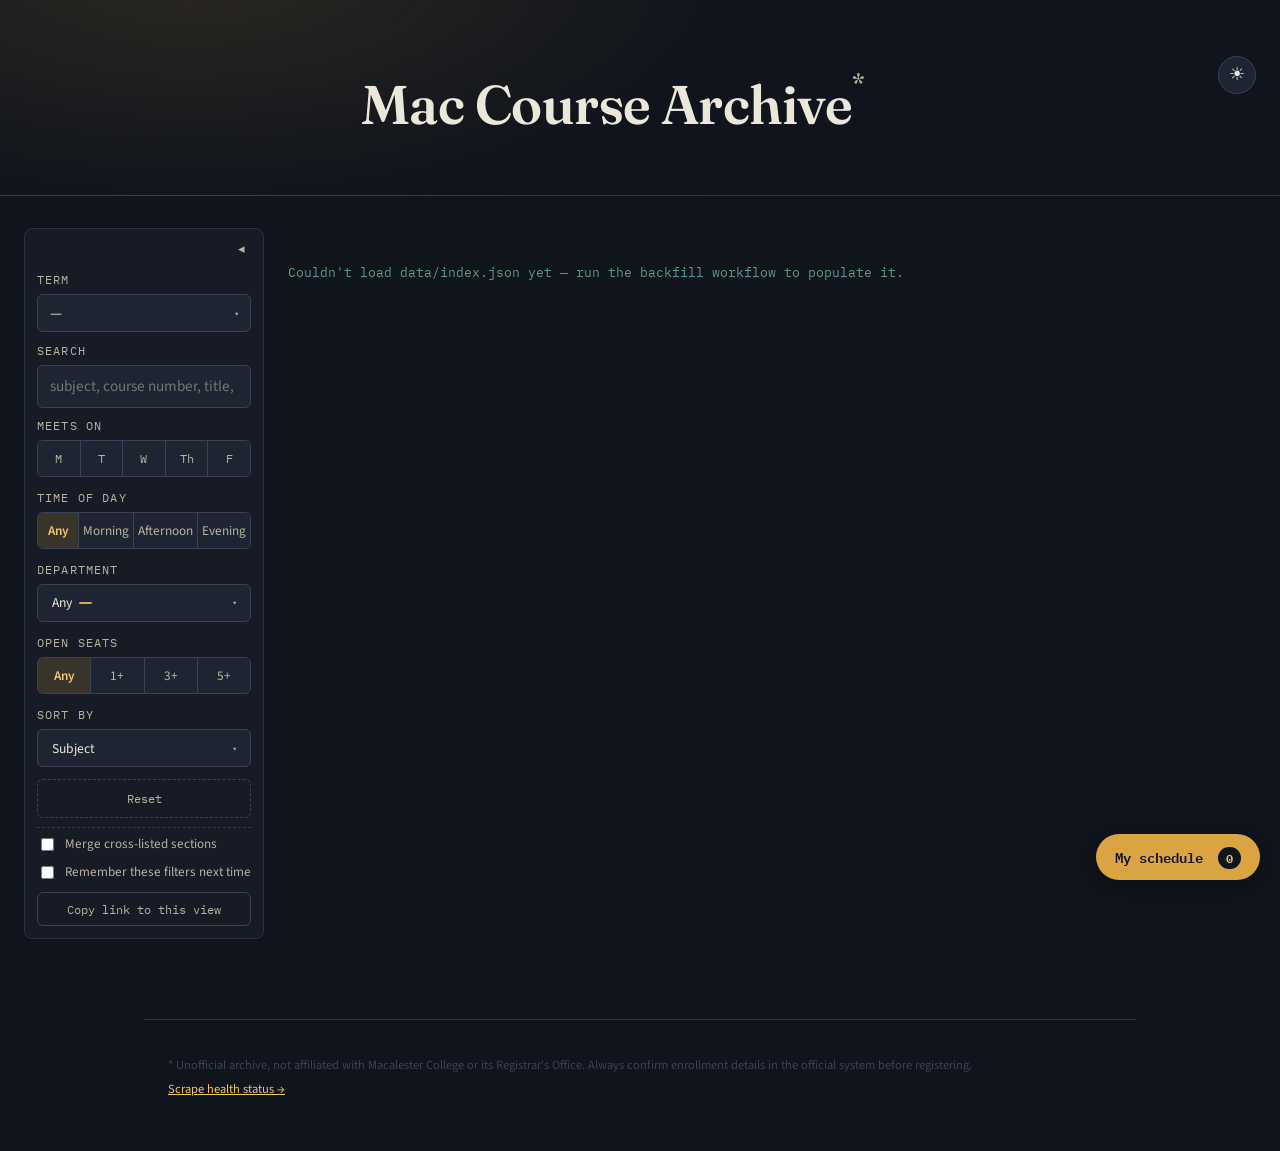
==== commit 381612da: "Rename to Mac Course Archive, replace wordmark badge with disclaimer link - Page title and h1 both n" ====
--- a/webapp/index.html
+++ b/webapp/index.html
@@ -3,7 +3,7 @@
 <head>
 <meta charset="UTF-8">
 <meta name="viewport" content="width=device-width, initial-scale=1.0">
-<title>Mac Course Archive · Macalester Class Schedules, 2008–</title>
+<title>Mac Course Archive</title>
 <link rel="manifest" href="manifest.json">
 <meta name="theme-color" content="#10141c">
 <link rel="icon" href="icon.svg" type="image/svg+xml">
@@ -14,8 +14,7 @@
 
 <header class="site-header">
   <div class="wordmark">
-    <span class="wordmark-code">MAC&thinsp;/&thinsp;CRS</span>
-    <h1>The Course Archive</h1>
+    <h1>Mac Course Archive<sup><a href="#disclaimer" class="disclaimer-ref">*</a></sup></h1>
   </div>
   <button type="button" class="theme-toggle" id="themeToggle" aria-label="Toggle light/dark theme">☀</button>
 </header>
@@ -199,7 +198,7 @@
 </main>
 
 <footer class="site-footer">
-  <p>Unofficial archive, built from Macalester's public class schedule pages. Not affiliated with the Registrar's Office — always confirm seat counts and details in the official system before registering.</p>
+  <p id="disclaimer">* Unofficial archive, not affiliated with Macalester College or its Registrar's Office. Always confirm enrollment details in the official system before registering.</p>
   <p id="lastUpdated"></p>
   <p><a href="status.html">Scrape health status →</a></p>
 </footer>
--- a/webapp/style.css
+++ b/webapp/style.css
@@ -88,25 +88,20 @@
 
 .wordmark { max-width: 62rem; margin: 0 auto; }
 
-.wordmark-code {
-  display: inline-block;
-  font-family: var(--font-mono);
-  font-size: 0.78rem;
-  letter-spacing: 0.18em;
-  color: var(--amber);
-  border: 1px solid var(--amber);
-  padding: 0.2rem 0.55rem;
-  border-radius: 2px;
-  margin-bottom: 1rem;
-}
-
 .wordmark h1 {
   font-family: var(--font-display);
   font-weight: 600;
   font-size: clamp(2.1rem, 5vw, 3.4rem);
-  margin: 0.2rem 0 0.6rem;
+  margin: 0 0 0.6rem;
   letter-spacing: -0.01em;
 }
+.disclaimer-ref {
+  font-size: 0.45em;
+  color: var(--paper-dim);
+  text-decoration: none;
+  vertical-align: super;
+}
+.disclaimer-ref:hover { color: var(--amber); }
 
 /* ---------- term picker ---------- */
 
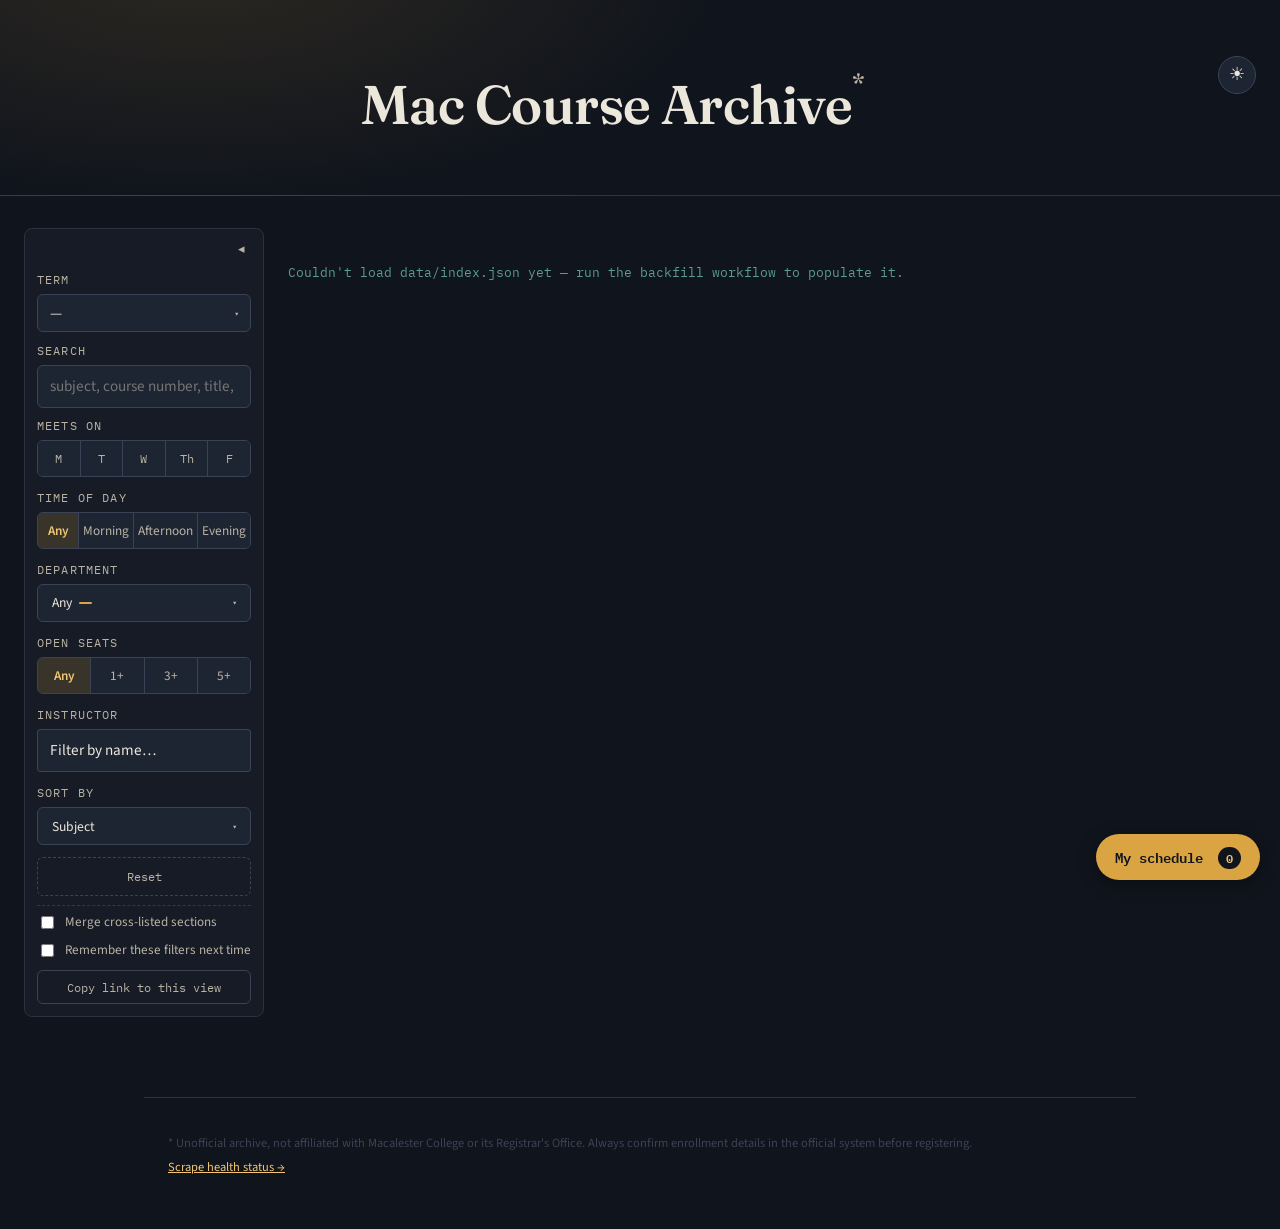
==== commit 685dd8db: "Add search shortcut, toast, instructor filter, calendar view, swipe-to-close - / and Ctrl+K focus th" ====
--- a/webapp/index.html
+++ b/webapp/index.html
@@ -120,6 +120,11 @@
             <option value="3">3+</option>
             <option value="5">5+</option>
           </select>
+        </div>
+
+        <div class="filter-field">
+          <span class="field-label">Instructor</span>
+          <input type="text" id="instructorFilterInput" class="filter-text-input" placeholder="Filter by name…" autocomplete="off">
         </div>
 
         <div class="filter-field">
@@ -214,8 +219,13 @@
     <h2 id="scheduleDialogTitle">My schedule</h2>
     <button type="button" class="dialog-close" id="scheduleCloseBtn" aria-label="Close">✕</button>
   </div>
+  <div class="schedule-view-toggle" id="scheduleViewToggle">
+    <button type="button" class="view-toggle-btn is-active" data-view="list">List</button>
+    <button type="button" class="view-toggle-btn" data-view="calendar">Calendar</button>
+  </div>
   <div id="scheduleConflicts" class="schedule-conflicts" hidden></div>
   <div id="scheduleList" class="schedule-list"><!-- populated by app.js --></div>
+  <div id="scheduleCalendar" class="schedule-calendar" hidden></div>
   <div class="dialog-actions">
     <button type="button" class="secondary-btn" id="printScheduleBtn">Print</button>
     <button type="button" class="secondary-btn" id="exportCsvBtn">Export as CSV</button>
@@ -278,6 +288,8 @@
   </article>
 </template>
 
+<div id="toast" class="toast" aria-live="polite"></div>
+
 <script src="app.js"></script>
 </body>
 </html>
--- a/webapp/style.css
+++ b/webapp/style.css
@@ -960,6 +960,115 @@
 }
 .schedule-item-remove:hover { color: var(--red); }
 .schedule-empty { color: var(--paper-dim); font-size: 0.88rem; font-style: italic; }
+
+/* ---- schedule view toggle ---- */
+.schedule-view-toggle {
+  display: flex;
+  gap: 0;
+  border: 1px solid var(--ink-600);
+  border-radius: 6px;
+  overflow: hidden;
+  align-self: flex-start;
+  margin-bottom: 0.75rem;
+}
+.view-toggle-btn {
+  background: var(--ink-800);
+  border: none;
+  border-right: 1px solid var(--ink-600);
+  color: var(--paper-dim);
+  font-family: var(--font-mono);
+  font-size: 0.78rem;
+  padding: 0.35rem 0.85rem;
+  cursor: pointer;
+}
+.view-toggle-btn:last-child { border-right: none; }
+.view-toggle-btn.is-active { background: rgba(217,164,65,0.15); color: var(--amber-bright); font-weight: 600; }
+
+/* ---- schedule calendar ---- */
+.schedule-calendar { overflow-x: auto; }
+.cal-grid {
+  display: grid;
+  grid-template-columns: 2.75rem repeat(5, 1fr);
+  min-width: 340px;
+}
+.cal-corner { border-bottom: 1px solid var(--ink-600); }
+.cal-day-head {
+  text-align: center;
+  font-family: var(--font-mono);
+  font-size: 0.72rem;
+  letter-spacing: 0.05em;
+  color: var(--paper-dim);
+  padding: 0.3rem 0;
+  border-bottom: 1px solid var(--ink-600);
+  border-left: 1px solid var(--ink-700);
+}
+.cal-time-col { position: relative; }
+.cal-day-col { position: relative; border-left: 1px solid var(--ink-700); }
+.cal-hour-label {
+  position: absolute;
+  right: 4px;
+  font-size: 0.6rem;
+  font-family: var(--font-mono);
+  color: var(--ink-500);
+  transform: translateY(-50%);
+  white-space: nowrap;
+}
+.cal-hour-line {
+  position: absolute;
+  left: 0; right: 0;
+  border-top: 1px solid var(--ink-700);
+}
+.cal-event {
+  position: absolute;
+  left: 2px; right: 2px;
+  border-radius: 3px;
+  border-left: 3px solid;
+  padding: 2px 4px;
+  overflow: hidden;
+  font-size: 0.68rem;
+  line-height: 1.3;
+  cursor: default;
+}
+.cal-event-code { font-family: var(--font-mono); font-weight: 600; white-space: nowrap; overflow: hidden; text-overflow: ellipsis; }
+.cal-event-title { opacity: 0.8; overflow: hidden; text-overflow: ellipsis; white-space: nowrap; }
+
+/* ---- toast ---- */
+.toast {
+  position: fixed;
+  bottom: 5.5rem;
+  left: 50%;
+  transform: translateX(-50%) translateY(0.5rem);
+  background: var(--ink-700);
+  color: var(--paper);
+  border: 1px solid var(--ink-600);
+  border-radius: 6px;
+  padding: 0.55rem 1.1rem;
+  font-family: var(--font-mono);
+  font-size: 0.8rem;
+  white-space: nowrap;
+  opacity: 0;
+  pointer-events: none;
+  transition: opacity 0.18s, transform 0.18s;
+  z-index: 200;
+}
+.toast.is-visible {
+  opacity: 1;
+  transform: translateX(-50%) translateY(0);
+}
+
+/* ---- instructor filter input ---- */
+.filter-text-input {
+  width: 100%;
+  padding: 0.4rem 0.6rem;
+  font-size: 0.82rem;
+  background: var(--ink-800);
+  border: 1px solid var(--ink-600);
+  border-radius: 6px;
+  color: var(--paper);
+  font-family: var(--font-body);
+}
+.filter-text-input::placeholder { color: var(--ink-500); }
+.filter-text-input:focus { outline: 2px solid var(--amber); outline-offset: 1px; }
 
 /* ---------- course action row ---------- */
 
@@ -1218,6 +1327,7 @@
   #scheduleDialog::backdrop { display: none !important; }
   #scheduleDialog .dialog-close,
   #scheduleDialog .dialog-actions,
+  #scheduleDialog .schedule-view-toggle,
   #scheduleConflicts { display: none !important; }
   #scheduleDialog .schedule-item-remove { display: none !important; }
   #scheduleDialog .schedule-item { border-color: #999 !important; break-inside: avoid; }
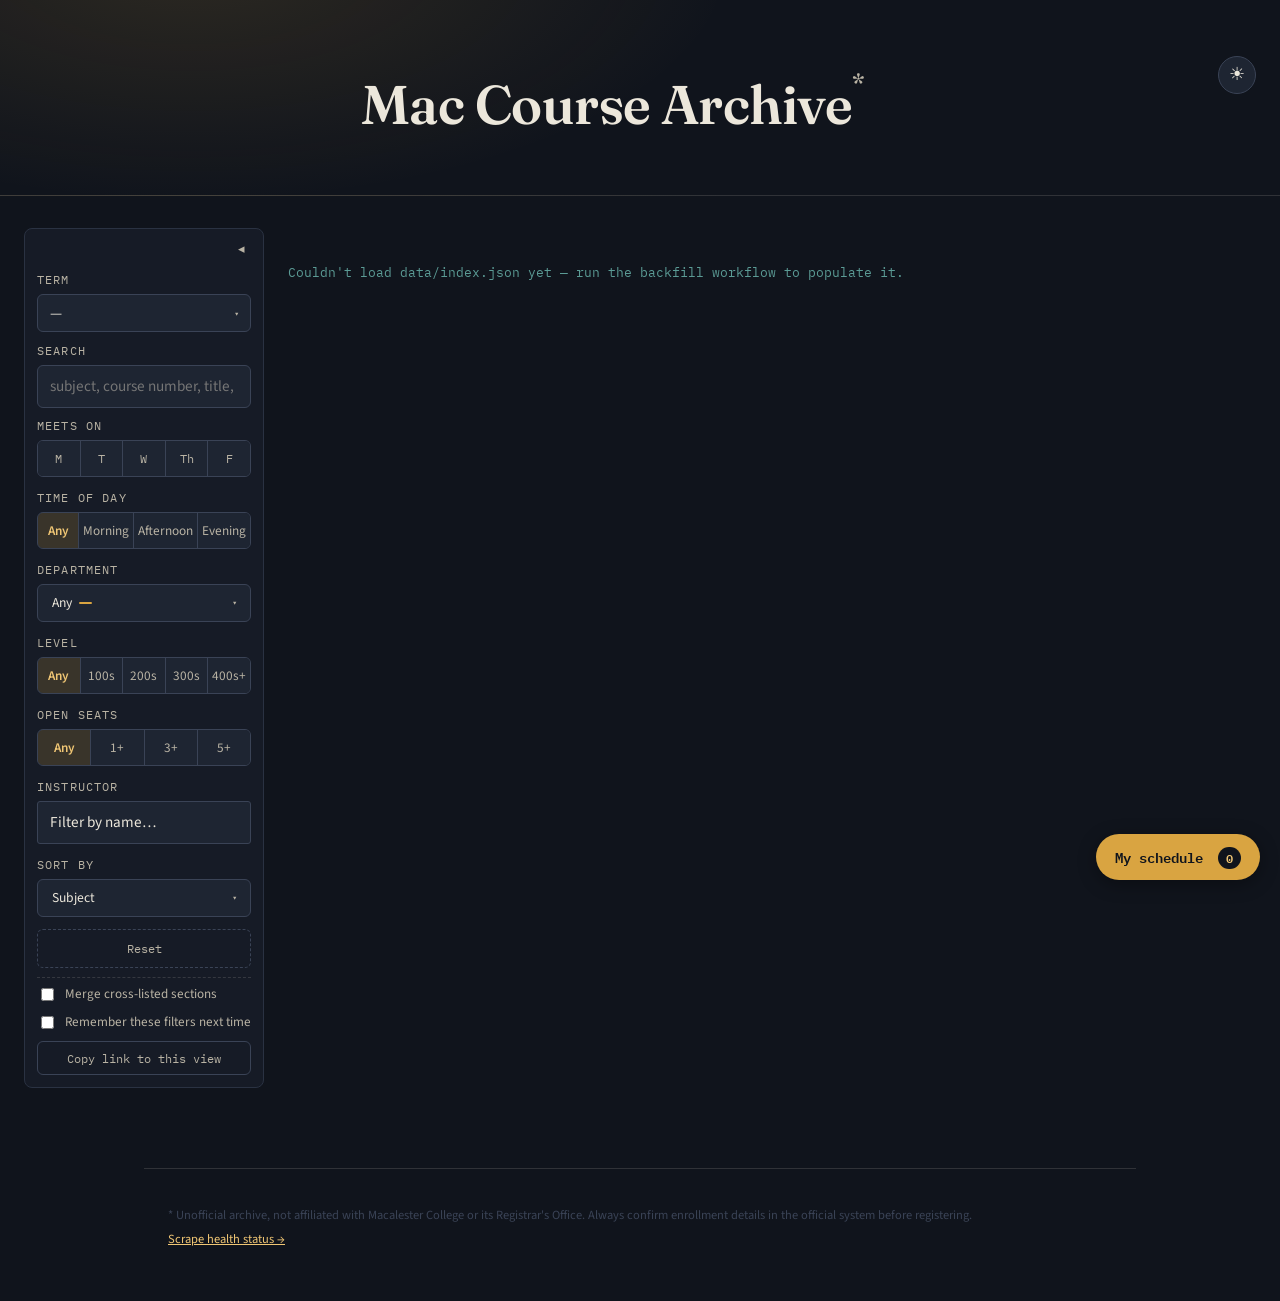
==== commit c1208ecc: "Add course level filter (100s / 200s / 300s / 400s+) Segmented button group matching the Time and Se" ====
--- a/webapp/index.html
+++ b/webapp/index.html
@@ -104,6 +104,24 @@
               </div>
             </div>
           </div>
+        </div>
+
+        <div class="filter-field">
+          <span class="field-label">Level</span>
+          <div class="filter-btn-group" id="levelFilter" role="group">
+            <button type="button" class="filter-btn-opt is-selected" data-value="any">Any</button>
+            <button type="button" class="filter-btn-opt" data-value="100">100s</button>
+            <button type="button" class="filter-btn-opt" data-value="200">200s</button>
+            <button type="button" class="filter-btn-opt" data-value="300">300s</button>
+            <button type="button" class="filter-btn-opt" data-value="400">400s+</button>
+          </div>
+          <select id="levelSelect" hidden aria-hidden="true">
+            <option value="any">Any</option>
+            <option value="100">100s</option>
+            <option value="200">200s</option>
+            <option value="300">300s</option>
+            <option value="400">400s+</option>
+          </select>
         </div>
 
         <div class="filter-field">
--- a/webapp/style.css
+++ b/webapp/style.css
@@ -1333,6 +1333,21 @@
   #scheduleDialog .schedule-item { border-color: #999 !important; break-inside: avoid; }
   #scheduleDialog .schedule-item-code { color: #000 !important; }
   #scheduleDialog .schedule-item-meta { color: #333 !important; }
+
+  /* Calendar view: drop translucent backgrounds (suppressed by browsers anyway),
+     widen the colored left border so each block is clearly distinct on paper. */
+  .cal-event {
+    background: transparent !important;
+    border-left-width: 5px !important;
+    color: #000 !important;
+  }
+  .cal-event-code { color: #000 !important; font-weight: 700 !important; }
+  .cal-event-title { color: #333 !important; opacity: 1 !important; }
+  .cal-day-head { color: #333 !important; border-color: #bbb !important; }
+  .cal-corner { border-color: #bbb !important; }
+  .cal-hour-line { border-top-color: #ddd !important; }
+  .cal-hour-label { color: #666 !important; }
+  .cal-day-col { border-color: #ddd !important; }
 }
 
 /* ---------- show more / show all ---------- */
